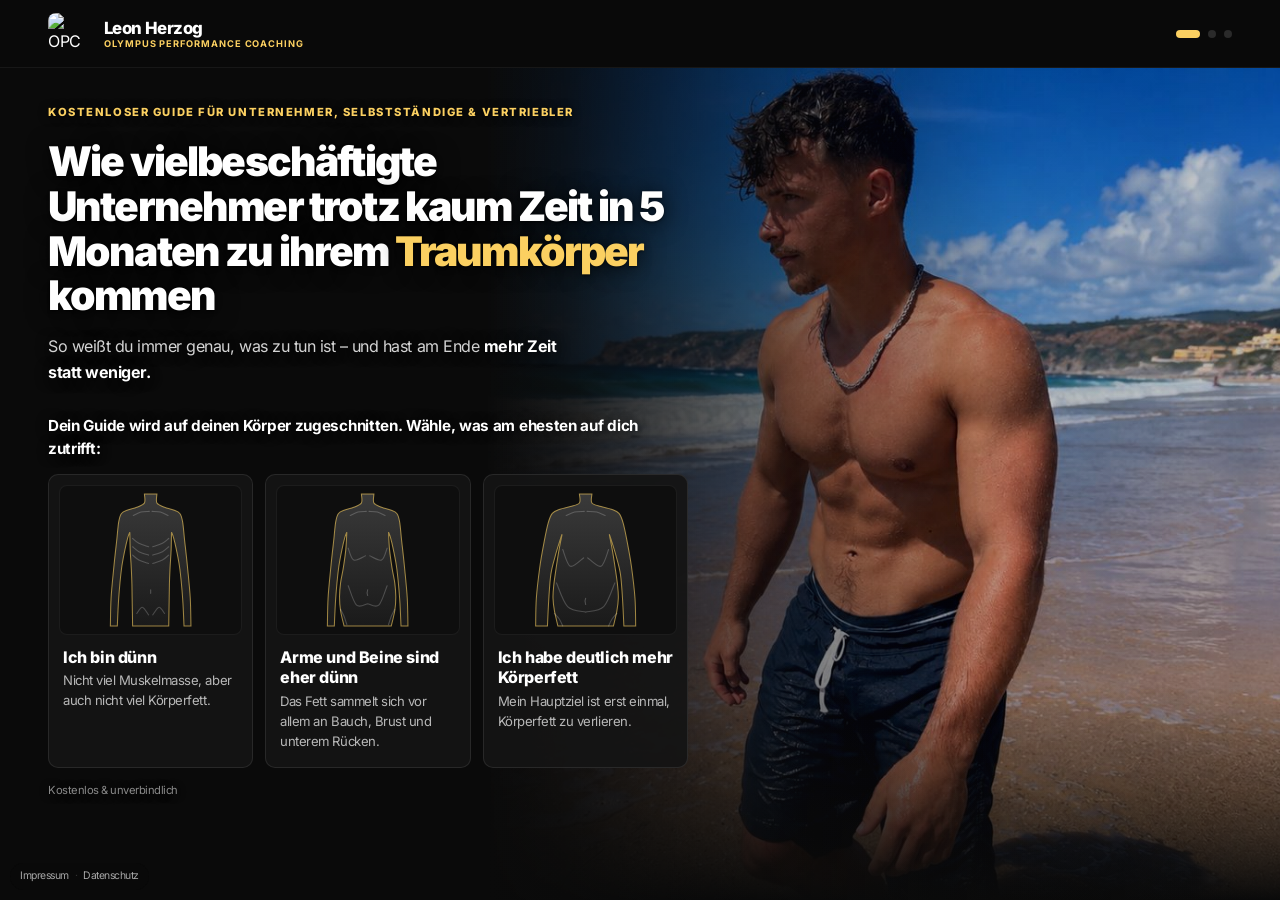
==== index.html @ df88d2fa "Neue erste Seite: Strandfoto-Hero, Körperform-Auswahl mit Illustrationen, Körpertyp im Webhook Co-Au" ====
<!DOCTYPE html>
<html lang="de">
<head>
<meta charset="UTF-8">
<meta name="viewport" content="width=device-width, initial-scale=1.0">
<title>Olympus Performance Coaching – Leon Herzog</title>
<link rel="preload" href="fonts/inter-latin-wght-normal.woff2" as="font" type="font/woff2" crossorigin>
<link rel="preload" as="image" href="img/hero-m.jpg" media="(max-width:980px)">
<link rel="preload" as="image" href="img/hero-d.jpg" media="(min-width:981px)">
<style>
@font-face{font-family:'Inter';font-style:normal;font-weight:100 900;font-display:swap;src:url(fonts/inter-latin-wght-normal.woff2) format('woff2-variations'),url(fonts/inter-latin-wght-normal.woff2) format('woff2');unicode-range:U+0000-00FF,U+0131,U+0152-0153,U+02BB-02BC,U+02C6,U+02DA,U+02DC,U+0304,U+0308,U+0329,U+2000-206F,U+20AC,U+2122,U+2191,U+2193,U+2212,U+2215,U+FEFF,U+FFFD;}
:root {
  --gold: #fbd061;
  --gold-dark: #c8920a;
  --dark: #0a0a0a;
  --dark-2: #0e0e0e;
  --dark-3: #151515;
  --dark-4: #1c1c1c;
  --dark-5: #242424;
  --white: #fff;
  --muted: #5a5a5a;
  --muted-l: #8a8a8a;
  --r: 16px;
  --r-sm: 10px;
}
*{margin:0;padding:0;box-sizing:border-box;}
html{scroll-behavior:smooth;}
body{background:var(--dark);color:var(--white);font-family:'Inter',sans-serif;font-size:16px;line-height:1.6;letter-spacing:-0.03em;overflow-x:hidden;}
img{display:block;}
#pgbar{position:fixed;top:0;left:0;height:3px;background:linear-gradient(90deg,var(--gold),var(--gold-dark));width:0%;z-index:9999;border-radius:0 2px 2px 0;transition:width .1s linear;}
.step-dots{display:flex;gap:8px;align-items:center;}
.step-dot{width:8px;height:8px;border-radius:50%;background:#2a2a2a;transition:.3s;}
.step-dot.active{background:var(--gold);width:24px;border-radius:5px;}
.stepscreen{display:none;}
.stepscreen.visible{display:block;animation:fadeIn .45s ease;}
@keyframes fadeIn{from{opacity:0;transform:translateY(10px);}to{opacity:1;transform:translateY(0);}}
nav{position:fixed;top:0;left:0;right:0;z-index:200;height:68px;padding:0 48px;display:flex;align-items:center;justify-content:space-between;background:rgba(10,10,10,.96);backdrop-filter:blur(20px);border-bottom:1px solid rgba(255,255,255,.06);}
.nav-l{display:flex;align-items:center;gap:14px;}
.nav-logo{width:42px;height:42px;object-fit:contain;border-radius:8px;flex-shrink:0;}
.nav-txt{display:flex;flex-direction:column;line-height:1.2;}
.nav-name{font-size:1.05rem;font-weight:800;color:var(--white);letter-spacing:-.035em;}
.nav-sub{font-size:.58rem;color:var(--gold);font-weight:700;letter-spacing:.1em;text-transform:uppercase;}
@media(max-width:640px){nav{padding:0 18px;}.nav-name{font-size:.9rem;}.nav-sub{display:none;}}
.step-wrap{min-height:100vh;padding:130px 20px 100px;display:flex;align-items:flex-start;justify-content:center;position:relative;z-index:1;}
.step-box{max-width:600px;width:100%;}
#step1{position:relative;overflow:hidden;}
.step1-bg{position:absolute;top:68px;right:0;bottom:0;width:62%;z-index:0;overflow:hidden;background:#0a0a0a;}
.step1-bg picture{display:block;width:100%;height:100%;}
.step1-bg img{width:100%;height:100%;object-fit:cover;object-position:60% 0;filter:brightness(.8) contrast(1.04);}
.step1-bg::after{content:'';position:absolute;inset:0;background:
    linear-gradient(to right,#0a0a0a 0%,rgba(10,10,10,.9) 10%,rgba(10,10,10,.5) 34%,rgba(10,10,10,.08) 66%,rgba(10,10,10,0) 100%),
    linear-gradient(to top,#0a0a0a 0%,rgba(10,10,10,0) 26%);}
#step1 .step-wrap{max-width:1280px;margin:0 auto;padding-left:48px;padding-right:48px;justify-content:flex-start;}
#step1 .step-box{max-width:580px;}
.tag{display:block;font-size:.7rem;letter-spacing:.14em;text-transform:uppercase;color:var(--gold);font-weight:800;line-height:1.5;margin-bottom:18px;text-shadow:0 1px 10px rgba(0,0,0,.9);}
.h1-hero{font-size:clamp(1.75rem,3.6vw,2.55rem);font-weight:900;line-height:1.1;letter-spacing:-.045em;margin-bottom:16px;text-shadow:0 2px 22px rgba(0,0,0,.85),0 1px 3px rgba(0,0,0,.6);}
.h1-hero em{color:var(--gold);font-style:normal;}
.sub-hero{font-size:1rem;color:#d4d4d4;line-height:1.6;margin-bottom:30px;max-width:520px;text-shadow:0 1px 14px rgba(0,0,0,.9);}
.sub-hero strong{color:#fff;}
@media(max-width:980px){
  #step1{padding-top:68px;}
  .step1-bg{position:relative;top:auto;right:auto;bottom:auto;width:100%;height:clamp(250px,72vw,400px);}
  .step1-bg img{object-position:50% 0;filter:brightness(.88) contrast(1.04);}
  .step1-bg::after{background:linear-gradient(to top,#0a0a0a 0%,rgba(10,10,10,.82) 18%,rgba(10,10,10,0) 58%);}
  #step1 .step-wrap{min-height:0;padding:0 20px 96px;margin-top:-58px;justify-content:center;}
  .tag{font-size:.66rem;margin-bottom:14px;}
  .h1-hero{font-size:clamp(1.65rem,7.4vw,2.1rem);}
  .sub-hero{font-size:.95rem;margin-bottom:24px;}
}
.step-question{font-size:1rem;font-weight:700;color:var(--white);margin-bottom:20px;letter-spacing:-.02em;}
.back-link{display:inline-flex;align-items:center;gap:6px;font-size:.8rem;color:var(--muted);cursor:pointer;margin-bottom:26px;transition:color .2s;}
.back-link:hover{color:var(--gold);}
.badge{display:inline-flex;align-items:center;gap:8px;font-size:.65rem;letter-spacing:.14em;text-transform:uppercase;color:var(--gold);font-weight:700;border:1px solid rgba(251,208,97,.28);padding:7px 16px;border-radius:100px;margin-bottom:26px;}
.step-h1{font-size:clamp(1.9rem,4.5vw,2.7rem);font-weight:900;line-height:1.1;letter-spacing:-.045em;margin-bottom:16px;}
.step-h1 em{color:var(--gold);font-style:normal;}
.step-sub{font-size:.95rem;color:var(--muted-l);line-height:1.65;margin-bottom:36px;max-width:520px;}
.shape-q{font-size:.95rem;font-weight:700;color:var(--white);margin-bottom:14px;letter-spacing:-.02em;line-height:1.45;text-shadow:0 1px 12px rgba(0,0,0,.9);}
.shape-list{display:grid;gap:12px;}
.shape-card{display:flex;align-items:center;gap:16px;width:100%;text-align:left;font:inherit;letter-spacing:inherit;color:inherit;background:rgba(21,21,21,.94);border:1px solid rgba(255,255,255,.09);border-radius:var(--r-sm);padding:10px 16px 10px 10px;cursor:pointer;transition:border-color .2s,transform .2s,background .2s;-webkit-tap-highlight-color:transparent;}
.shape-card:hover,.shape-card:active{border-color:rgba(251,208,97,.6);background:rgba(28,28,28,.96);transform:translateX(3px);}
.shape-card:focus-visible{outline:2px solid var(--gold);outline-offset:2px;}
.shape-fig{flex-shrink:0;width:84px;height:98px;display:flex;align-items:center;justify-content:center;background:#0e0e0e;border:1px solid rgba(255,255,255,.06);border-radius:8px;padding:6px;}
.shape-svg{width:100%;height:100%;display:block;overflow:visible;}
.shape-body{stroke:rgba(251,208,97,.6);stroke-width:1.5;transition:stroke .2s;}
.shape-card:hover .shape-body,.shape-card:focus-visible .shape-body{stroke:var(--gold);}
.shape-text{display:block;min-width:0;}
.shape-title{display:block;font-weight:800;font-size:1rem;margin-bottom:4px;letter-spacing:-.025em;line-height:1.3;}
.shape-desc{display:block;font-size:.82rem;color:#b8b8b8;line-height:1.5;}
.shape-arrow{margin-left:auto;padding-left:6px;color:var(--gold);font-size:1.15rem;flex-shrink:0;}
.shape-fine{font-size:.7rem;color:#8a8a8a;margin-top:14px;text-shadow:0 1px 8px rgba(0,0,0,.9);}
@media(min-width:981px){
  #step1 .step-wrap{padding-top:104px;}
  #step1 .step-box{max-width:640px;}
  .shape-list{grid-template-columns:repeat(3,1fr);}
  .shape-card{flex-direction:column;align-items:stretch;gap:12px;padding:10px 10px 16px;}
  .shape-card:hover,.shape-card:active{transform:translateY(-3px);}
  .shape-fig{width:100%;height:150px;padding:8px;}
  .shape-arrow{display:none;}
  .shape-text{padding:0 4px;}
}
@media(max-width:380px){.shape-fig{width:70px;height:82px;}.shape-card{gap:12px;}.shape-title{font-size:.92rem;}.shape-desc{font-size:.78rem;}}
.step-checks{display:flex;flex-wrap:wrap;gap:10px 22px;margin-bottom:34px;}
.step-check{display:flex;align-items:center;gap:9px;font-size:.85rem;color:rgba(255,255,255,.7);font-weight:500;}
.hck{width:18px;height:18px;background:var(--gold);border-radius:50%;display:flex;align-items:center;justify-content:center;flex-shrink:0;font-size:.56rem;font-weight:900;color:#000;}
.bridge-list{list-style:none;margin-bottom:32px;}
.bridge-list li{display:flex;gap:14px;align-items:flex-start;padding:16px 0;border-bottom:1px solid rgba(255,255,255,.06);}
.bridge-list li:last-child{border-bottom:none;}
.bnum{width:26px;height:26px;border-radius:50%;background:var(--dark-5);border:1px solid rgba(251,208,97,.3);color:var(--gold);font-size:.72rem;font-weight:800;display:flex;align-items:center;justify-content:center;flex-shrink:0;}
.bridge-list p{font-size:.9rem;color:rgba(255,255,255,.8);line-height:1.55;}
.bridge-list p strong{color:var(--gold);}
.bridge-key{background:var(--dark-3);border-left:3px solid var(--gold);border-radius:8px;padding:18px 20px;margin-bottom:32px;font-size:.88rem;color:var(--white);line-height:1.6;}
.bridge-key strong{color:var(--gold);}
.proof-card{background:var(--dark-3);border:1px solid rgba(255,255,255,.06);border-top:2px solid var(--gold);border-radius:var(--r);padding:22px;margin-bottom:30px;}
.proof-lbl{font-size:.62rem;letter-spacing:.14em;text-transform:uppercase;color:var(--gold);font-weight:700;margin-bottom:14px;text-align:center;}
.proof-imgs{display:grid;grid-template-columns:1fr 1fr;gap:8px;border-radius:var(--r-sm);overflow:hidden;margin-bottom:16px;}
.proof-imgs img{width:100%;aspect-ratio:3/4;object-fit:cover;}
.proof-imgs .before{object-position:top center;filter:grayscale(.3) brightness(.85);}
.proof-imgs .after{object-position:top center;}
.proof-caption{text-align:center;font-size:.82rem;color:var(--muted-l);line-height:1.6;margin-bottom:16px;}
.proof-caption strong{color:var(--white);}
.proof-labels{display:grid;grid-template-columns:1fr 1fr;text-align:center;font-size:.7rem;font-weight:700;letter-spacing:.1em;text-transform:uppercase;color:var(--gold);margin-bottom:16px;}
.proof-note{display:block;text-transform:none;letter-spacing:0;font-weight:400;font-size:.6rem;color:var(--muted-l);margin-top:4px;line-height:1.4;}
.trust-row{display:flex;align-items:center;justify-content:center;gap:10px;padding-top:16px;border-top:1px solid rgba(255,255,255,.06);flex-wrap:wrap;}
.trust-stars-gold{color:var(--gold);font-size:1.3rem;letter-spacing:2px;text-shadow:0 0 12px rgba(251,208,97,.4);}
.trust-txt{font-size:.78rem;color:var(--muted-l);}
.trust-txt strong{color:var(--white);}
.trust-placeholder{font-size:.68rem;color:var(--gold-dark);font-style:italic;}
.punlock{width:100%;background:var(--gold);color:#000;font-family:'Inter',sans-serif;font-weight:800;font-size:.95rem;letter-spacing:-.02em;padding:17px;border:none;border-radius:var(--r-sm);cursor:pointer;position:relative;overflow:hidden;transition:background .2s,transform .1s;}
.punlock::before{content:'';position:absolute;inset:0;background:linear-gradient(90deg,transparent,rgba(255,255,255,.22),transparent);transform:translateX(-100%);animation:shim 1.8s ease infinite;}
@keyframes shim{0%{transform:translateX(-100%);}60%,100%{transform:translateX(100%);}}
.punlock:hover{background:#f0c040;transform:translateY(-1px);}
.pfine{font-size:.7rem;color:var(--muted);text-align:center;margin-top:12px;}
.pfine-yt{margin-top:6px;line-height:1.5;}
.pfine a{color:var(--muted-l);text-decoration:underline;}
#pop{position:fixed;inset:0;background:rgba(0,0,0,.9);z-index:9000;display:none;align-items:center;justify-content:center;padding:20px;backdrop-filter:blur(14px);}
#pop.on{display:flex;animation:fadeOv .3s ease;}
@keyframes fadeOv{from{opacity:0;}to{opacity:1;}}
.pbox{background:var(--dark-3);border:1px solid rgba(251,208,97,.22);border-radius:var(--r);max-width:440px;width:100%;padding:44px 36px;position:relative;overflow-x:hidden;overflow-y:auto;max-height:calc(100vh - 40px);max-height:calc(100dvh - 40px);animation:pUp .4s cubic-bezier(.34,1.56,.64,1);}
@keyframes pUp{from{opacity:0;transform:translateY(40px) scale(.94);}to{opacity:1;transform:translateY(0) scale(1);}}
.pbox::before{content:'';position:absolute;top:0;left:0;right:0;height:3px;background:linear-gradient(90deg,var(--gold),var(--gold-dark));}
.pclose{position:absolute;top:16px;right:18px;color:var(--muted);font-size:1.1rem;cursor:pointer;background:none;border:none;z-index:2;}
.pclose:hover{color:var(--white);}
.plock{font-size:2.2rem;display:block;margin-bottom:12px;animation:lp 2s ease infinite;}
@keyframes lp{0%,100%{transform:scale(1);}50%{transform:scale(1.12);}}
.peye{font-size:.63rem;letter-spacing:.16em;text-transform:uppercase;color:var(--gold);font-weight:700;margin-bottom:10px;display:block;}
.ptitle{font-size:1.4rem;font-weight:800;line-height:1.2;letter-spacing:-.04em;margin-bottom:10px;}
.ptitle em{color:var(--gold);font-style:normal;}
.psub{font-size:.83rem;color:var(--muted-l);margin-bottom:24px;line-height:1.55;}
.pfield{width:100%;background:var(--dark-5);border:1px solid #2a2a2a;border-radius:var(--r-sm);color:var(--white);padding:14px 16px;font-family:'Inter',sans-serif;font-size:.88rem;letter-spacing:-.02em;margin-bottom:10px;outline:none;transition:border-color .2s;}
.pfield:focus{border-color:var(--gold);}
.pfield::placeholder{color:#3a3a3a;}
.pconsent{display:flex;align-items:flex-start;gap:10px;text-align:left;margin:6px 0 16px;cursor:pointer;}
.pconsent input{flex:0 0 auto;width:18px;height:18px;margin-top:2px;accent-color:var(--gold);cursor:pointer;}
.pconsent span{font-size:.72rem;line-height:1.5;color:var(--muted-l);}
.pconsent a{color:var(--gold);text-decoration:underline;}
.pconsent.err{outline:1px solid #ff4444;outline-offset:6px;border-radius:6px;animation:shake .3s ease;}
.perr{display:none;color:#ff6b6b;font-size:.76rem;line-height:1.4;text-align:left;margin:-6px 0 12px;}
.perr.on{display:block;}
@keyframes shake{0%,100%{transform:translateX(0);}25%{transform:translateX(-6px);}75%{transform:translateX(6px);}}
.vid-wrap{background:var(--dark-2);border-top:1px solid rgba(255,255,255,.05);padding:130px 20px 72px;}
.ctr{max-width:960px;margin:0 auto;}
.ctr-sm{max-width:720px;margin:0 auto;}
.vreal{width:100%;aspect-ratio:16/9;background:#000;border:3px solid rgba(251,208,97,.55);border-radius:var(--r);overflow:hidden;position:relative;box-shadow:0 0 44px rgba(251,208,97,.14),0 0 0 1px rgba(251,208,97,.08) inset;}
.vreal iframe{position:absolute;inset:0;width:100%;height:100%;border:none;}
.unmute-btn{position:absolute;bottom:16px;right:16px;z-index:5;background:rgba(10,10,10,.85);color:var(--gold);border:1px solid rgba(251,208,97,.5);border-radius:100px;padding:9px 16px;font-family:'Inter',sans-serif;font-weight:700;font-size:.8rem;cursor:pointer;animation:unmutePulse 2s infinite;}
.unmute-btn:hover{background:var(--gold);color:#000;}
@keyframes unmutePulse{0%,100%{box-shadow:0 0 0 0 rgba(251,208,97,.4);}50%{box-shadow:0 0 0 10px rgba(251,208,97,0);}}
.vcap{text-align:center;margin-top:16px;font-size:.85rem;color:var(--muted);}
.vcap strong{color:var(--white);font-weight:600;}
.slbl{font-size:.62rem;letter-spacing:.16em;text-transform:uppercase;color:var(--gold);font-weight:700;margin-bottom:10px;display:block;}
.stitle{font-size:clamp(1.7rem,3.5vw,2.5rem);font-weight:800;line-height:1.1;letter-spacing:-.04em;margin-bottom:16px;}
.stitle em{color:var(--gold);font-style:normal;}
.ssub{font-size:.95rem;color:var(--muted-l);max-width:540px;line-height:1.65;margin-bottom:48px;}
.why-grid{display:grid;grid-template-columns:repeat(auto-fit,minmax(210px,1fr));gap:12px;}
.wcard{background:var(--dark-3);padding:28px 24px;border-radius:var(--r);border:1px solid rgba(255,255,255,.05);border-top:2px solid var(--gold);transition:border-color .2s,transform .2s;}
.wcard:hover{border-color:rgba(251,208,97,.7);transform:translateY(-3px);}
.wnum{font-size:.6rem;font-weight:700;color:var(--gold);letter-spacing:.1em;margin-bottom:12px;display:block;}
.wcard h3{font-size:.92rem;font-weight:700;margin-bottom:8px;letter-spacing:-.03em;}
.wcard p{font-size:.8rem;color:var(--muted);line-height:1.55;}
.vcta{margin-top:40px;padding:36px 40px;background:var(--dark-3);border:1px solid rgba(255,255,255,.05);border-radius:var(--r);border-top:2px solid var(--gold);text-align:center;}
.vcta h3{font-size:1.3rem;font-weight:800;letter-spacing:-.04em;margin-bottom:8px;}
.vcta p{font-size:.87rem;color:var(--muted);margin-bottom:22px;}
.sbar{background:var(--gold);padding:28px 20px;}
.sbar-in{max-width:960px;margin:0 auto;display:grid;grid-template-columns:repeat(4,1fr);gap:20px;text-align:center;}
@media(max-width:600px){.sbar-in{grid-template-columns:repeat(2,1fr);}}
.sn{font-size:2.3rem;font-weight:900;color:#000;letter-spacing:-.05em;display:block;line-height:1;margin-bottom:3px;}
.sl{font-size:.7rem;font-weight:600;color:rgba(0,0,0,.5);}
.tfm-wrap{padding:80px 20px 56px;background:var(--dark-2);border-top:1px solid rgba(255,255,255,.04);}
.tfm-grid{display:grid;grid-template-columns:1fr 1fr;gap:16px;max-width:680px;}
@media(max-width:600px){.tfm-grid{grid-template-columns:1fr;}}
.tcard{border-radius:var(--r);overflow:hidden;position:relative;border:2px solid rgba(251,208,97,.12);transition:border-color .25s,transform .25s;}
.tcard:hover{border-color:rgba(251,208,97,.45);transform:translateY(-3px);}
.tcard img{width:100%;aspect-ratio:3/4;object-fit:cover;object-position:top center;}
.tcard.after{border-color:rgba(251,208,97,.4);}
.tbadge{position:absolute;bottom:0;left:0;right:0;background:linear-gradient(to top,rgba(0,0,0,.92) 0%,transparent 100%);padding:24px 16px 16px;}
.tlbl{font-size:.62rem;font-weight:700;letter-spacing:.1em;text-transform:uppercase;color:var(--muted-l);display:block;margin-bottom:3px;}
.tval{font-size:.88rem;font-weight:700;color:var(--white);}
.tcard.after .tval{color:var(--gold);}
.bonus-mini-wrap{padding:0 20px 76px;background:var(--dark-2);}
.bonus-mini-inner{max-width:900px;margin:0 auto;}
.bonus-mini-lbl{font-size:.62rem;letter-spacing:.14em;text-transform:uppercase;color:var(--gold);font-weight:700;margin-bottom:14px;display:block;}
.bonus-mini-grid{display:grid;grid-template-columns:1fr 1fr;gap:20px;max-width:840px;}
@media(max-width:700px){.bonus-mini-grid{grid-template-columns:1fr;max-width:420px;}}
.bonus-mini-card{background:var(--dark-3);border:1px solid rgba(251,208,97,.15);border-radius:10px;overflow:hidden;}
.bonus-mini-frame{width:100%;aspect-ratio:16/9;background:#000;position:relative;}
.bonus-mini-frame iframe{position:absolute;inset:0;width:100%;height:100%;border:none;}
.bonus-mini-info{padding:8px 10px;}
.bonus-mini-info p{font-size:.68rem;color:var(--muted-l);font-weight:600;}
.ctaband{background:var(--dark-3);border-top:1px solid rgba(255,255,255,.05);border-bottom:1px solid rgba(255,255,255,.05);padding:68px 20px;text-align:center;}
.ctaband h2{font-size:clamp(1.5rem,3vw,2.1rem);font-weight:800;letter-spacing:-.04em;margin-bottom:10px;}
.ctaband h2 em{color:var(--gold);font-style:normal;}
.ctaband p{font-size:.9rem;color:var(--muted);margin-bottom:28px;line-height:1.6;}
.blg{display:inline-block;background:var(--gold);color:#000;font-family:'Inter',sans-serif;font-weight:800;font-size:.95rem;letter-spacing:-.02em;padding:17px 44px;border-radius:100px;text-decoration:none;transition:background .2s,transform .1s;}
.blg:hover{background:#f0c040;transform:translateY(-2px);}
.bsm{display:inline-block;background:var(--gold);color:#000;font-family:'Inter',sans-serif;font-weight:700;font-size:.83rem;padding:13px 30px;border-radius:100px;text-decoration:none;transition:background .2s;}
.bsm:hover{background:#f0c040;}
.tsti-wrap{padding:80px 20px;background:var(--dark);}
.vtgrid{display:grid;grid-template-columns:repeat(auto-fit,minmax(300px,1fr));gap:16px;margin-top:48px;}
.vtcard{background:var(--dark-3);border:2px solid rgba(251,208,97,.18);border-radius:var(--r);overflow:hidden;transition:border-color .25s,transform .25s;}
.vtcard:hover{border-color:rgba(251,208,97,.5);transform:translateY(-3px);}
.vtframe{width:100%;aspect-ratio:16/9;background:#000;position:relative;}
.vtframe iframe{position:absolute;inset:0;width:100%;height:100%;border:none;}
.vtinfo{padding:14px 18px;}
.vtname{font-size:.82rem;font-weight:700;color:var(--gold);margin-bottom:3px;}
.vtrole{font-size:.73rem;color:var(--muted);}
.rev-grid{display:grid;grid-template-columns:repeat(auto-fit,minmax(280px,1fr));gap:12px;margin-top:28px;}
.rimg{width:100%;display:block;border:2px solid rgba(251,208,97,.18);border-radius:var(--r);transition:border-color .2s,transform .2s;}
.rimg:hover{border-color:rgba(251,208,97,.5);transform:translateY(-2px);}
.rstack{display:flex;flex-direction:column;gap:12px;}
.offer-wrap{padding:80px 20px;background:var(--dark-2);border-top:1px solid rgba(255,255,255,.04);}
.ogrid{display:grid;grid-template-columns:1fr 1fr;gap:12px;margin-top:40px;}
@media(max-width:600px){.ogrid{grid-template-columns:1fr;}}
.oitem{display:flex;align-items:flex-start;gap:14px;padding:20px;background:var(--dark-3);border-radius:var(--r-sm);border:1px solid rgba(255,255,255,.05);transition:border-color .2s;}
.oitem:hover{border-color:rgba(251,208,97,.18);}
.och{flex-shrink:0;width:24px;height:24px;background:var(--gold);border-radius:50%;display:flex;align-items:center;justify-content:center;font-size:.7rem;font-weight:900;color:#000;margin-top:1px;}
.oitem h4{font-size:.88rem;font-weight:700;margin-bottom:4px;letter-spacing:-.02em;}
.oitem p{font-size:.8rem;color:var(--muted);line-height:1.5;}
.faq-wrap{background:var(--dark);border-top:1px solid rgba(255,255,255,.04);padding:80px 20px;}
.flist{margin-top:44px;}
.fitem{border-bottom:1px solid rgba(255,255,255,.06);}
.fbtn{width:100%;background:none;border:none;color:var(--white);font-family:'Inter',sans-serif;font-size:.95rem;font-weight:600;letter-spacing:-.03em;text-align:left;padding:20px 0;cursor:pointer;display:flex;align-items:center;justify-content:space-between;gap:16px;transition:color .2s;}
.fbtn:hover{color:var(--gold);}
.farr{flex-shrink:0;color:var(--gold);transition:transform .3s;font-size:.9rem;}
.fitem.open .farr{transform:rotate(180deg);}
.fbody{overflow:hidden;max-height:0;transition:max-height .4s ease;}
.fitem.open .fbody{max-height:600px;}
.fbody p{font-size:.88rem;color:var(--muted-l);line-height:1.7;padding-bottom:22px;}
.fbody p strong{color:var(--white);font-weight:600;}
.fcta{padding:100px 20px;text-align:center;background:var(--dark);position:relative;overflow:hidden;}
.fcta::before{content:'';position:absolute;inset:0;background:radial-gradient(ellipse 70% 50% at 50% 50%,rgba(251,208,97,.05) 0%,transparent 70%);pointer-events:none;}
.fcta h2{font-size:clamp(2rem,4.5vw,3.1rem);font-weight:900;letter-spacing:-.05em;line-height:1.07;max-width:640px;margin:0 auto 18px;}
.fcta h2 em{color:var(--gold);font-style:normal;}
.fcta p{font-size:.92rem;color:var(--muted-l);max-width:480px;margin:0 auto 36px;line-height:1.65;}
.ctasub{margin-top:20px;font-size:.76rem;color:#282828;display:flex;align-items:center;justify-content:center;gap:16px;flex-wrap:wrap;}
.ctasub span{color:var(--gold);}
footer{background:#060606;border-top:1px solid rgba(255,255,255,.04);padding:44px 20px;text-align:center;}
.frow{display:flex;align-items:center;justify-content:center;gap:12px;margin-bottom:12px;}
.flogo{width:34px;height:34px;object-fit:contain;border-radius:6px;}
.fn{font-size:.92rem;font-weight:800;color:var(--white);letter-spacing:-.02em;}
.fb{font-size:.6rem;color:var(--gold);font-weight:700;letter-spacing:.08em;text-transform:uppercase;}
footer p{font-size:.72rem;color:#6a6a6a;margin-top:4px;}
footer a{color:#9a9a9a;text-decoration:none;transition:color .2s;}
footer a:hover{color:var(--gold);}
.flinks{display:flex;gap:20px;justify-content:center;margin-top:14px;flex-wrap:wrap;}
.rev{opacity:0;transform:translateY(22px);transition:opacity .6s ease,transform .6s ease;}
.rev.on{opacity:1;transform:translateY(0);}
.legal-bar{position:fixed;bottom:10px;left:10px;z-index:150;display:flex;gap:6px;align-items:center;font-size:.65rem;color:#444;background:rgba(10,10,10,.65);padding:5px 10px;border-radius:20px;backdrop-filter:blur(4px);}
.legal-bar a{color:#a8a8a8;text-decoration:none;}
.legal-bar a:hover{color:var(--gold);}
.legal-bar span{color:#333;}
@media(max-width:640px){.legal-bar{font-size:.6rem;padding:4px 8px;bottom:6px;left:6px;}}
@media(max-width:640px){.vcta{padding:28px 20px;}.step-wrap{padding:110px 18px 80px;}.pbox{padding:32px 24px;}}
</style>
</head>
<body>
<div id="pgbar"></div>

<div class="legal-bar">
  <a href="impressum.html" target="_blank" rel="noopener">Impressum</a>
  <span>·</span>
  <a href="datenschutz.html" target="_blank" rel="noopener">Datenschutz</a>
</div>

<nav>
  <div class="nav-l">
    <img class="nav-logo" src="https://cdn.gamma.app/fzdmd3fmbxhw3xx/81a15c265628433e8aa47040c314dcd6/original/IMG_7558.jpg" alt="OPC Logo">
    <div class="nav-txt">
      <span class="nav-name">Leon Herzog</span>
      <span class="nav-sub">Olympus Performance Coaching</span>
    </div>
  </div>
  <div class="step-dots">
    <div class="step-dot active" id="dot1"></div>
    <div class="step-dot" id="dot2"></div>
    <div class="step-dot" id="dot3"></div>
  </div>
</nav>

<!-- ═══ POPUP — Lead-Form ═══ -->
<div id="pop">
  <div class="pbox">
    <button class="pclose" onclick="closePopup()">✕</button>
    <span class="plock">🔒</span>
    <span class="peye">Kostenlosen Zugang sichern</span>
    <h2 class="ptitle">Trag dich ein –<br><em>Guide startet sofort</em></h2>
    <p class="psub">In Sekunden hast du Zugang zum kompletten System.</p>
    <input class="pfield" type="text" id="pn" placeholder="Dein Vorname">
    <input class="pfield" type="text" id="pi" placeholder="Dein Instagram-Name, z. B. @leonherzog.de" autocapitalize="none" autocorrect="off" spellcheck="false">
    <input class="pfield" type="tel" id="pt" placeholder="Handynummer, z. B. 0170 1234567">
    <input class="pfield" type="email" id="pe" placeholder="Deine E-Mail-Adresse (optional)">
    <label class="pconsent" for="pc">
      <input type="checkbox" id="pc">
      <span>Ich bin einverstanden, dass Leon Herzog mich per E-Mail, Telefon/WhatsApp und Instagram zu meinem Guide und zum kostenlosen Analysegespräch kontaktiert. Jederzeit widerrufbar. <a href="datenschutz.html" target="_blank" rel="noopener">Datenschutz</a></span>
    </label>
    <p class="perr" id="perr" role="alert"></p>
    <button class="punlock" onclick="unlock()">🔓 Jetzt freischalten →</button>
    <p class="pfine">Kein Spam. Keine Verpflichtung.</p>
    <p class="pfine pfine-yt">Mit dem Freischalten wird das Video von YouTube geladen. Mehr dazu in der <a href="datenschutz.html" target="_blank" rel="noopener">Datenschutzerklärung</a>.</p>
  </div>
</div>

<!-- ═══════════════════════════════ STEP 1 — Körperform-Auswahl ═══════════════════════════════ -->
<section class="stepscreen visible" id="step1">
  <div class="step1-bg">
    <picture>
      <source media="(max-width:980px)" srcset="img/hero-m.jpg">
      <img src="img/hero-d.jpg" width="1600" height="900" alt="Leon Herzog am Strand" fetchpriority="high">
    </picture>
  </div>
  <div class="step-wrap">
    <div class="step-box">
      <span class="tag">Kostenloser Guide für Unternehmer, Selbstständige &amp; Vertriebler</span>
      <h1 class="h1-hero">Wie vielbeschäftigte Unternehmer trotz kaum Zeit in 5 Monaten zu ihrem <em>Traumkörper</em> kommen</h1>
      <p class="sub-hero">So weißt du immer genau, was zu tun ist – und hast am Ende <strong>mehr Zeit statt weniger.</strong></p>
      <p class="shape-q">Dein Guide wird auf deinen Körper zugeschnitten. Wähle, was am ehesten auf dich zutrifft:</p>
      <div class="shape-list">
      <button type="button" class="shape-card" onclick="selectShape('duenn')">
        <span class="shape-fig"><svg class="shape-svg" viewBox="0 0 160 190" aria-hidden="true" focusable="false"><defs><linearGradient id="gdu" x1="0" y1="0" x2="0" y2="1"><stop offset="0" stop-color="#3a3a3a"/><stop offset="1" stop-color="#1a1a1a"/></linearGradient></defs><path class="shape-body" d="M71.0,0.0C71.0,2.2 72.8,9.8 71.0,13.0C69.2,16.2 64.0,17.3 60.0,19.0C56.0,20.7 50.7,21.5 47.0,23.0C43.3,24.5 40.2,25.2 38.0,28.0C35.8,30.8 35.2,33.3 34.0,40.0C32.8,46.7 32.2,57.2 31.0,68.0C29.8,78.8 28.3,91.3 27.0,105.0C25.7,118.7 23.8,135.8 23.0,150.0C22.2,164.2 22.2,183.3 22.0,190.0L32.0,190.0C32.3,183.3 33.0,163.7 34.0,150.0C35.0,136.3 36.5,119.7 38.0,108.0C39.5,96.3 41.5,87.5 43.0,80.0C44.5,72.5 45.8,67.2 47.0,63.0C48.2,58.8 49.5,56.3 50.0,55.0C50.1,59.2 50.2,71.7 50.5,80.0C50.8,88.3 51.6,96.7 52.0,105.0C52.4,113.3 52.8,120.8 53.0,130.0C53.2,139.2 53.3,150.0 53.5,160.0C53.7,170.0 53.9,185.0 54.0,190.0L106.0,190.0C106.1,185.0 106.3,170.0 106.5,160.0C106.7,150.0 106.8,139.2 107.0,130.0C107.2,120.8 107.6,113.3 108.0,105.0C108.4,96.7 109.2,88.3 109.5,80.0C109.8,71.7 109.9,59.2 110.0,55.0C110.5,56.3 111.8,58.8 113.0,63.0C114.2,67.2 115.5,72.5 117.0,80.0C118.5,87.5 120.5,96.3 122.0,108.0C123.5,119.7 125.0,136.3 126.0,150.0C127.0,163.7 127.7,183.3 128.0,190.0L138.0,190.0C137.8,183.3 137.8,164.2 137.0,150.0C136.2,135.8 134.3,118.7 133.0,105.0C131.7,91.3 130.2,78.8 129.0,68.0C127.8,57.2 127.2,46.7 126.0,40.0C124.8,33.3 124.2,30.8 122.0,28.0C119.8,25.2 116.7,24.5 113.0,23.0C109.3,21.5 104.0,20.7 100.0,19.0C96.0,17.3 90.8,16.2 89.0,13.0C87.2,9.8 89.0,2.2 89.0,0.0Z" fill="url(#gdu)"/><path d="M78.0,25.0C76.0,25.2 69.8,25.0 66.0,26.0C62.2,27.0 56.8,30.2 55.0,31.0M82.0,25.0C84.0,25.2 90.2,25.0 94.0,26.0C97.8,27.0 103.2,30.2 105.0,31.0M54.0,64.0C55.5,65.2 59.2,69.0 63.0,71.0C66.8,73.0 74.7,75.2 77.0,76.0M106.0,64.0C104.5,65.2 100.8,69.0 97.0,71.0C93.2,73.0 85.3,75.2 83.0,76.0M54.0,76.0C55.5,77.2 59.2,81.0 63.0,83.0C66.8,85.0 74.7,87.2 77.0,88.0M106.0,76.0C104.5,77.2 100.8,81.0 97.0,83.0C93.2,85.0 85.3,87.2 83.0,88.0M54.0,88.0C55.5,89.2 59.2,93.0 63.0,95.0C66.8,97.0 74.7,99.2 77.0,100.0M106.0,88.0C104.5,89.2 100.8,93.0 97.0,95.0C93.2,97.0 85.3,99.2 83.0,100.0M60.0,172.0C61.3,170.5 65.2,162.7 68.0,163.0C70.8,163.3 75.5,172.2 77.0,174.0M100.0,172.0C98.7,170.5 94.8,162.7 92.0,163.0C89.2,163.3 84.5,172.2 83.0,174.0" fill="none" stroke="rgba(255,255,255,.2)" stroke-width="1.6" stroke-linecap="round"/><path d="M80,138 q0,3 0,5" fill="none" stroke="rgba(255,255,255,.22)" stroke-width="1.6" stroke-linecap="round"/></svg></span>
        <span class="shape-text"><span class="shape-title">Ich bin dünn</span><span class="shape-desc">Nicht viel Muskelmasse, aber auch nicht viel Körperfett.</span></span>
        <span class="shape-arrow" aria-hidden="true">→</span>
      </button>
      <button type="button" class="shape-card" onclick="selectShape('skinnyfat')">
        <span class="shape-fig"><svg class="shape-svg" viewBox="0 0 160 190" aria-hidden="true" focusable="false"><defs><linearGradient id="gsk" x1="0" y1="0" x2="0" y2="1"><stop offset="0" stop-color="#3a3a3a"/><stop offset="1" stop-color="#1a1a1a"/></linearGradient></defs><path class="shape-body" d="M71.0,0.0C71.0,2.2 72.8,9.8 71.0,13.0C69.2,16.2 64.0,17.3 60.0,19.0C56.0,20.7 50.7,21.5 47.0,23.0C43.3,24.5 40.2,25.2 38.0,28.0C35.8,30.8 35.2,33.3 34.0,40.0C32.8,46.7 32.2,57.2 31.0,68.0C29.8,78.8 28.3,91.3 27.0,105.0C25.7,118.7 23.8,135.8 23.0,150.0C22.2,164.2 22.2,183.3 22.0,190.0L32.0,190.0C32.3,183.3 33.0,163.7 34.0,150.0C35.0,136.3 36.5,119.7 38.0,108.0C39.5,96.3 41.5,87.5 43.0,80.0C44.5,72.5 45.8,67.2 47.0,63.0C48.2,58.8 49.5,56.3 50.0,55.0C49.8,59.2 49.3,71.5 48.5,80.0C47.7,88.5 46.2,98.0 45.0,106.0C43.8,114.0 41.9,121.0 41.0,128.0C40.1,135.0 39.5,141.3 39.5,148.0C39.5,154.7 39.9,161.0 41.0,168.0C42.1,175.0 45.2,186.3 46.0,190.0L114.0,190.0C114.8,186.3 117.9,175.0 119.0,168.0C120.1,161.0 120.5,154.7 120.5,148.0C120.5,141.3 119.9,135.0 119.0,128.0C118.1,121.0 116.2,114.0 115.0,106.0C113.8,98.0 112.3,88.5 111.5,80.0C110.7,71.5 110.2,59.2 110.0,55.0C110.5,56.3 111.8,58.8 113.0,63.0C114.2,67.2 115.5,72.5 117.0,80.0C118.5,87.5 120.5,96.3 122.0,108.0C123.5,119.7 125.0,136.3 126.0,150.0C127.0,163.7 127.7,183.3 128.0,190.0L138.0,190.0C137.8,183.3 137.8,164.2 137.0,150.0C136.2,135.8 134.3,118.7 133.0,105.0C131.7,91.3 130.2,78.8 129.0,68.0C127.8,57.2 127.2,46.7 126.0,40.0C124.8,33.3 124.2,30.8 122.0,28.0C119.8,25.2 116.7,24.5 113.0,23.0C109.3,21.5 104.0,20.7 100.0,19.0C96.0,17.3 90.8,16.2 89.0,13.0C87.2,9.8 89.0,2.2 89.0,0.0Z" fill="url(#gsk)"/><path d="M78.0,25.0C76.0,25.2 69.8,25.0 66.0,26.0C62.2,27.0 56.8,30.2 55.0,31.0M82.0,25.0C84.0,25.2 90.2,25.0 94.0,26.0C97.8,27.0 103.2,30.2 105.0,31.0M52.0,78.0C53.3,80.8 55.8,93.2 60.0,95.0C64.2,96.8 74.2,90.0 77.0,89.0M108.0,78.0C106.7,80.8 104.2,93.2 100.0,95.0C95.8,96.8 85.8,90.0 83.0,89.0M52.0,132.0C54.0,136.7 59.3,155.7 64.0,160.0C68.7,164.3 77.3,158.3 80.0,158.0M108.0,132.0C106.0,136.7 100.7,155.7 96.0,160.0C91.3,164.3 82.7,158.3 80.0,158.0M41.0,166.0C41.8,167.7 44.5,172.3 46.0,176.0C47.5,179.7 49.3,186.0 50.0,188.0M119.0,166.0C118.2,167.7 115.5,172.3 114.0,176.0C112.5,179.7 110.7,186.0 110.0,188.0" fill="none" stroke="rgba(255,255,255,.2)" stroke-width="1.6" stroke-linecap="round"/><path d="M80,138 q-1.5,4 0,8" fill="none" stroke="rgba(255,255,255,.22)" stroke-width="1.6" stroke-linecap="round"/></svg></span>
        <span class="shape-text"><span class="shape-title">Arme und Beine sind eher dünn</span><span class="shape-desc">Das Fett sammelt sich vor allem an Bauch, Brust und unterem Rücken.</span></span>
        <span class="shape-arrow" aria-hidden="true">→</span>
      </button>
      <button type="button" class="shape-card" onclick="selectShape('uebergewicht')">
        <span class="shape-fig"><svg class="shape-svg" viewBox="0 0 160 190" aria-hidden="true" focusable="false"><defs><linearGradient id="gue" x1="0" y1="0" x2="0" y2="1"><stop offset="0" stop-color="#3a3a3a"/><stop offset="1" stop-color="#1a1a1a"/></linearGradient></defs><path class="shape-body" d="M71.0,0.0C71.0,2.2 73.2,10.0 71.0,13.0C68.8,16.0 62.7,16.5 58.0,18.0C53.3,19.5 47.3,20.3 43.0,22.0C38.7,23.7 34.8,24.7 32.0,28.0C29.2,31.3 28.0,35.0 26.0,42.0C24.0,49.0 22.0,59.5 20.0,70.0C18.0,80.5 15.8,91.7 14.0,105.0C12.2,118.3 10.0,135.8 9.0,150.0C8.0,164.2 8.2,183.3 8.0,190.0L25.0,190.0C25.3,183.3 26.2,162.5 27.0,150.0C27.8,137.5 28.5,125.0 30.0,115.0C31.5,105.0 34.0,97.5 36.0,90.0C38.0,82.5 40.3,75.3 42.0,70.0C43.7,64.7 45.3,60.0 46.0,58.0C45.2,62.3 42.5,75.3 41.0,84.0C39.5,92.7 38.2,102.0 37.0,110.0C35.8,118.0 34.7,125.3 34.0,132.0C33.3,138.7 32.8,144.0 33.0,150.0C33.2,156.0 33.8,161.3 35.0,168.0C36.2,174.7 39.2,186.3 40.0,190.0L120.0,190.0C120.8,186.3 123.8,174.7 125.0,168.0C126.2,161.3 126.8,156.0 127.0,150.0C127.2,144.0 126.7,138.7 126.0,132.0C125.3,125.3 124.2,118.0 123.0,110.0C121.8,102.0 120.5,92.7 119.0,84.0C117.5,75.3 114.8,62.3 114.0,58.0C114.7,60.0 116.3,64.7 118.0,70.0C119.7,75.3 122.0,82.5 124.0,90.0C126.0,97.5 128.5,105.0 130.0,115.0C131.5,125.0 132.2,137.5 133.0,150.0C133.8,162.5 134.7,183.3 135.0,190.0L152.0,190.0C151.8,183.3 152.0,164.2 151.0,150.0C150.0,135.8 147.8,118.3 146.0,105.0C144.2,91.7 142.0,80.5 140.0,70.0C138.0,59.5 136.0,49.0 134.0,42.0C132.0,35.0 130.8,31.3 128.0,28.0C125.2,24.7 121.3,23.7 117.0,22.0C112.7,20.3 106.7,19.5 102.0,18.0C97.3,16.5 91.2,16.0 89.0,13.0C86.8,10.0 89.0,2.2 89.0,0.0Z" fill="url(#gue)"/><path d="M78.0,25.0C75.7,25.2 68.3,25.0 64.0,26.0C59.7,27.0 54.0,30.2 52.0,31.0M82.0,25.0C84.3,25.2 91.7,25.0 96.0,26.0C100.3,27.0 106.0,30.2 108.0,31.0M47.0,80.0C48.8,84.0 53.0,102.0 58.0,104.0C63.0,106.0 73.8,94.0 77.0,92.0M113.0,80.0C111.2,84.0 107.0,102.0 102.0,104.0C97.0,106.0 86.2,94.0 83.0,92.0M38.0,128.0C40.7,133.7 47.0,155.0 54.0,162.0C61.0,169.0 75.7,168.7 80.0,170.0M122.0,128.0C119.3,133.7 113.0,155.0 106.0,162.0C99.0,169.0 84.3,168.7 80.0,170.0M35.0,172.0C36.2,173.3 40.0,177.0 42.0,180.0C44.0,183.0 46.2,188.3 47.0,190.0M125.0,172.0C123.8,173.3 120.0,177.0 118.0,180.0C116.0,183.0 113.8,188.3 113.0,190.0" fill="none" stroke="rgba(255,255,255,.2)" stroke-width="1.6" stroke-linecap="round"/><path d="M80,150 q-2,4 0,9" fill="none" stroke="rgba(255,255,255,.22)" stroke-width="1.6" stroke-linecap="round"/></svg></span>
        <span class="shape-text"><span class="shape-title">Ich habe deutlich mehr Körperfett</span><span class="shape-desc">Mein Hauptziel ist erst einmal, Körperfett zu verlieren.</span></span>
        <span class="shape-arrow" aria-hidden="true">→</span>
      </button>
      </div>
      <p class="shape-fine">Kostenlos &amp; unverbindlich</p>
    </div>
  </div>
</section>

<!-- ═══════════════════════════════ STEP 2 — Bridge mit Proof + Pop-up-CTA ═══════════════════════════════ -->
<section class="stepscreen" id="step2">
  <div class="step-wrap">
    <div class="step-box">
      <span class="back-link" onclick="showStep('step1',1)">← zurück</span>
      <span class="badge">Kostenloser Zugang</span>
      <h1 class="step-h1" id="s2-headline">–</h1>
      <p class="step-sub" id="s2-sub">–</p>

      <div class="step-checks">
        <div class="step-check"><div class="hck">✓</div><span>Ohne Zeit zu verlieren</span></div>
        <div class="step-check"><div class="hck">✓</div><span>Mehr Fokus im Business</span></div>
        <div class="step-check"><div class="hck">✓</div><span>Ohne Extremdiäten</span></div>
      </div>

      <div class="proof-card">
        <div class="proof-lbl">Kein fremdes Model. Meine eigene Transformation.</div>
        <div class="proof-imgs">
          <img class="before" src="https://cdn.gamma.app/fzdmd3fmbxhw3xx/2d1d38a72d364f909a2fbac31b042cbc/original/IMG_7859.jpg" alt="Vorher">
          <img class="after" src="https://cdn.gamma.app/fzdmd3fmbxhw3xx/8d6f68762b9e4eaea5ba8b45f1a2cd78/original/IMG_5717-2.jpg" alt="Nachher">
        </div>
        <div class="proof-labels"><span>Vorher<br><small class="proof-note">(das Bild ist nach jahrelangem falschen Training entstanden)</small></span><span>Nachher</span></div>
        <div class="trust-row">
          <span class="trust-stars-gold">★★★★★</span>
          <span class="trust-txt">100% 5-Sterne-Bewertungen · <a href="https://de.trustpilot.com/review/leonherzog.de" target="_blank" rel="noopener" style="color:var(--gold);">auf Trustpilot ansehen</a></span>
        </div>
      </div>

      <button class="punlock" onclick="openPopup()">🔓 Jetzt Zugang sichern →</button>
      <p class="pfine">Kostenlos & unverbindlich</p>
    </div>
  </div>
</section>

<!-- ═══════════════════════════════ STEP 3 — Auflösung ═══════════════════════════════ -->
<section class="stepscreen" id="step3">
  <div class="vid-wrap">
    <div class="ctr rev on">
      <div class="vreal" id="vreal">
        <iframe id="vframe" src="" allow="accelerometer;autoplay;clipboard-write;encrypted-media;gyroscope;picture-in-picture" allowfullscreen></iframe>
        <button class="unmute-btn" id="unmuteBtn" onclick="unmuteVideo()">🔇 Ton an</button>
      </div>
      <p class="vcap">Schau das Video vollständig – am Ende weißt du genau wie du <strong>shredded wirst.</strong></p>

      <div style="margin-top:52px">
        <span class="slbl">Was du bekommst</span>
        <h2 class="stitle">Das steckt in <em>diesem Video</em></h2>
        <div class="why-grid">
          <div class="wcard"><span class="wnum">01</span><h3>Der exakte Prozess</h3><p>Step-by-Step wie du als Unternehmer deinen Körper in 5 Monaten transformierst – ohne Zeitverlust.</p></div>
          <div class="wcard"><span class="wnum">02</span><h3>Das bewährte System</h3><p>Derselbe Prozess den ich selbst und meine Kunden täglich nutzen. Keine Theorie – erprobte Mathematik.</p></div>
          <div class="wcard"><span class="wnum">03</span><h3>Neue Perspektive</h3><p>Warum dein Körper kein Hindernis für dein Business ist – sondern sein wichtigstes Tool.</p></div>
          <div class="wcard"><span class="wnum">04</span><h3>Dein nächster Schritt</h3><p>Am Ende weißt du exakt was du morgen tun musst. Kein Overthinking. Kein Rumprobieren.</p></div>
        </div>
      </div>

      <div class="vcta">
        <h3>Bereit für deinen ersten Schritt?</h3>
        <p>Buch dir jetzt dein kostenloses Analysegespräch – kein Druck, kein Pitch, nur Klarheit.</p>
        <a href="https://calendly.com/elite-coaching089/kostenloses-erstgesprach-starte-deine-transfor-klon" target="_blank" class="blg">Kostenloses Analysegespräch buchen →</a>
        <p style="font-size:.73rem;color:#666;margin-top:10px">Kostenlos & unverbindlich · Begrenzte Plätze</p>
      </div>
    </div>
  </div>

  <div class="sbar rev on">
    <div class="sbar-in">
      <div><span class="sn">5</span><span class="sl">Monate Transformation</span></div>
      <div><span class="sn">1:1</span><span class="sl">Persönliche Betreuung</span></div>
      <div><span class="sn">20</span><span class="sl">Wochen zum Traumkörper</span></div>
      <div><span class="sn">100%</span><span class="sl">Ergebnis-Garantie</span></div>
    </div>
  </div>

  <div class="tfm-wrap">
    <div class="ctr rev on">
      <span class="slbl">Meine Transformation</span>
      <h2 class="stitle">Von hier – <em>nach hier.</em></h2>
      <p class="ssub">4 Jahre Home Workouts als Ausgangspunkt. Heute coache ich Unternehmer zur Topform. Das System funktioniert – weil ich es selbst durchlaufen habe.</p>
      <div class="tfm-grid">
        <div class="tcard before"><img src="https://cdn.gamma.app/fzdmd3fmbxhw3xx/2d1d38a72d364f909a2fbac31b042cbc/original/IMG_7859.jpg" alt="Leon vorher"><div class="tbadge"><span class="tlbl">Vorher · 4 Jahre Home Workouts</span><span class="tval">Vor dem System</span></div></div>
        <div class="tcard after"><img src="https://cdn.gamma.app/fzdmd3fmbxhw3xx/8d6f68762b9e4eaea5ba8b45f1a2cd78/original/IMG_5717-2.jpg" alt="Leon jetzt"><div class="tbadge"><span class="tlbl">Jetzt · Olympus System</span><span class="tval">Nach dem System ✓</span></div></div>
      </div>
    </div>
  </div>

  <div class="bonus-mini-wrap">
    <div class="bonus-mini-inner rev on">
      <span class="bonus-mini-lbl">Bonus (optional)</span>
      <div class="bonus-mini-grid">
        <div class="bonus-mini-card">
          <div class="bonus-mini-frame"><iframe data-yt="https://www.youtube-nocookie.com/embed/lIZGyJnXM00?rel=0&modestbranding=1" allow="accelerometer;clipboard-write;encrypted-media;gyroscope;picture-in-picture" allowfullscreen></iframe></div>
          <div class="bonus-mini-info"><p>Testosteron-Basics</p></div>
        </div>
        <div class="bonus-mini-card">
          <div class="bonus-mini-frame"><iframe data-yt="https://www.youtube-nocookie.com/embed/KjQGB_Umr8k?rel=0&modestbranding=1" allow="accelerometer;clipboard-write;encrypted-media;gyroscope;picture-in-picture" allowfullscreen></iframe></div>
          <div class="bonus-mini-info"><p>Schlaf-Optimierung</p></div>
        </div>
      </div>
    </div>
  </div>

  <div class="ctaband rev on">
    <h2>Bereit deinen Körper auf das Level<br><em>deines Erfolgs zu bringen?</em></h2>
    <p>Das Gespräch ist kostenlos, unverbindlich und dauert 20–30 Minuten.<br>Du gehst mit klaren Antworten raus – egal ob wir zusammenarbeiten oder nicht.</p>
    <a href="https://calendly.com/elite-coaching089/kostenloses-erstgesprach-starte-deine-transfor-klon" target="_blank" class="blg">Kostenloses Analysegespräch buchen →</a>
  </div>

  <div class="tsti-wrap">
    <div class="ctr rev on">
      <span class="slbl">Kunden Ergebnisse</span>
      <h2 class="stitle">Was meine Kunden <em>sagen & erreichen</em></h2>
      <div class="vtgrid">
        <div class="vtcard"><div class="vtframe"><iframe data-yt="https://www.youtube-nocookie.com/embed/LNn2aQe1fpE?rel=0&modestbranding=1" allow="accelerometer;clipboard-write;encrypted-media;gyroscope;picture-in-picture" allowfullscreen></iframe></div><div class="vtinfo"><p class="vtname">Kunden-Testimonial #1</p><p class="vtrole">Transformation & Ergebnis</p></div></div>
        <div class="vtcard"><div class="vtframe"><iframe data-yt="https://www.youtube-nocookie.com/embed/mX118bB1HzU?rel=0&modestbranding=1" allow="accelerometer;clipboard-write;encrypted-media;gyroscope;picture-in-picture" allowfullscreen></iframe></div><div class="vtinfo"><p class="vtname">Kunden-Testimonial #2</p><p class="vtrole">Ergebnis nach 5 Monaten</p></div></div>
      </div>
      <div class="rev-grid">
        <img src="https://cdn.gamma.app/fzdmd3fmbxhw3xx/cace214a509246efbb4ace72771a6891/original/IMG_8071.jpg" class="rimg" alt="Bewertung">
        <div class="rstack">
          <img src="https://cdn.gamma.app/fzdmd3fmbxhw3xx/7794211dec4841da8cd8a5bbe08c3d5e/original/IMG_8072.jpg" class="rimg" alt="Bewertung">
          <img src="https://cdn.gamma.app/fzdmd3fmbxhw3xx/26d4c87831ce4ff8a5532e02eb1b3ee3/original/IMG_8073.jpg" class="rimg" alt="Bewertung">
        </div>
        <img src="https://cdn.gamma.app/fzdmd3fmbxhw3xx/b8ca5c795ea84fe8897a367150992127/original/IMG_8074.jpg" class="rimg" alt="Bewertung">
      </div>
      <div style="text-align:center;margin-top:40px" class="rev on">
        <p style="font-size:.83rem;color:var(--muted);margin-bottom:14px">Diese Ergebnisse sind das System. Keine Ausnahmen.</p>
        <a href="https://calendly.com/elite-coaching089/kostenloses-erstgesprach-starte-deine-transfor-klon" target="_blank" class="bsm">Kostenloses Gespräch buchen →</a>
      </div>
    </div>
  </div>

  <div class="offer-wrap">
    <div class="ctr rev on">
      <span class="slbl">Das Angebot</span>
      <h2 class="stitle">Wenn wir zusammenarbeiten,<br><em>bekommst du:</em></h2>
      <div class="ogrid">
        <div class="oitem"><div class="och">✓</div><div><h4>Täglicher 1:1 WhatsApp-Zugang</h4><p>Du schreibst mir direkt – kein Team, kein Bot. Ich bin da und antworte so schnell es geht.</p></div></div>
        <div class="oitem"><div class="och">✓</div><div><h4>Wöchentliche 1:1 Coaching Calls</h4><p>Progress Check, klare Aufgaben, Anpassungen. Du weißt immer wo du stehst.</p></div></div>
        <div class="oitem"><div class="och">✓</div><div><h4>Individuelles System für deinen Alltag</h4><p>Exakt auf deinen Kalender und dein Ziel abgestimmt. Kein generischer Plan.</p></div></div>
        <div class="oitem"><div class="och">✓</div><div><h4>Executive Nutrition Playbook</h4><p>Restaurant, Reisen, stressige Tage – du weißt immer was du bestellst.</p></div></div>
        <div class="oitem"><div class="och">✓</div><div><h4>Tracking Sheets & Dashboards</h4><p>Alles messbar. Fortschritt schwarz auf weiß. Jeder Schritt sichtbar.</p></div></div>
        <div class="oitem"><div class="och">✓</div><div><h4>5-Monats-Ergebnis-Garantie</h4><p>Keine sichtbare Transformation? Wir arbeiten kostenlos weiter bis du sie erreichst.</p></div></div>
      </div>
    </div>
  </div>

  <div class="faq-wrap">
    <div class="ctr-sm rev on">
      <span class="slbl">Häufige Fragen</span>
      <h2 class="stitle">Deine <em>Fragen</em> – beantwortet</h2>
      <div class="flist">
        <div class="fitem"><button class="fbtn" onclick="fq(this)">Schaffe ich das wirklich neben meinem Business?<span class="farr">↓</span></button><div class="fbody"><p><strong>Speziell für Unternehmer und Vielbeschäftigte mit 8–16 Stunden Workload gebaut.</strong> Ernährung die sich in deinen Alltag einfügt. Wer das System befolgt spart Zeit – weil er aufhört herumzuprobieren.</p></div></div>
        <div class="fitem"><button class="fbtn" onclick="fq(this)">Ist das wieder nur ein Plan wie alle anderen?<span class="farr">↓</span></button><div class="fbody"><p>Nein. Dieses System wird <strong>exakt auf deinen Kalender, dein Ziel und deinen Körpertyp abgestimmt</strong>. Täglicher 1:1 Support direkt von mir – kein Team, kein Bot, keine Automation.</p></div></div>
        <div class="fitem"><button class="fbtn" onclick="fq(this)">Wie schnell sehe ich Ergebnisse?<span class="farr">↓</span></button><div class="fbody"><p>Meine Kunden berichten bereits <strong>nach 2 Wochen von deutlich mehr Fokus und Energie</strong>. Erste sichtbare Körperveränderungen nach 4–6 Wochen. Nach 5 Monaten wirst du dich nicht mehr wiedererkennen.</p></div></div>
        <div class="fitem"><button class="fbtn" onclick="fq(this)">Was kostet das Coaching?<span class="farr">↓</span></button><div class="fbody"><p>Die Investition besprechen wir im kostenlosen Analysegespräch. <strong>Das Gespräch ist komplett kostenlos und unverbindlich.</strong></p></div></div>
        <div class="fitem"><button class="fbtn" onclick="fq(this)">Gibt es eine Garantie?<span class="farr">↓</span></button><div class="fbody"><p>Ja. Wenn du nach 5 Monaten keine klar sichtbare Transformation erreicht hast, <strong>arbeiten wir kostenlos weiter</strong> bis du sie erreichst.</p></div></div>
        <div class="fitem"><button class="fbtn" onclick="fq(this)">Brauche ich ein Gym oder Equipment?<span class="farr">↓</span></button><div class="fbody"><p>Nein. Ich baue dir ein System das zu deiner Situation passt – Gym, zuhause, Hotel oder Park.</p></div></div>
        <div class="fitem"><button class="fbtn" onclick="fq(this)">Was passiert im kostenlosen Erstgespräch?<span class="farr">↓</span></button><div class="fbody"><p>Wir schauen wo du stehst, was dich bisher aufgehalten hat und was dein schnellster Weg zum Ziel ist. <strong>Du gehst mit klaren Antworten raus – egal ob wir zusammenarbeiten oder nicht.</strong></p></div></div>
        <div class="fitem"><button class="fbtn" onclick="fq(this)">Warum Leon und nicht ein anderer Coach?<span class="farr">↓</span></button><div class="fbody"><p>Meine Plätze sind bewusst begrenzt – das gibt mir die Möglichkeit, dir echte Rund-um-Betreuung zu geben. <strong>Wenn du mit mir schreibst, schreibst du mit mir – nicht mit einem Bot.</strong></p></div></div>
      </div>
      <div style="text-align:center;margin-top:44px">
        <a href="https://calendly.com/elite-coaching089/kostenloses-erstgesprach-starte-deine-transfor-klon" target="_blank" class="blg">Kostenloses Analysegespräch buchen →</a>
      </div>
    </div>
  </div>

  <div class="fcta rev on">
    <h2>Du hast dir das letztes Jahr<br><em>schon vorgenommen.</em></h2>
    <p>Jedes Jahr dasselbe Spiel. Januar Motivation. Februar aufgehört. Mai Panik wegen Sommer. Winter gewartet. Du stehst noch am gleichen Punkt.<br><br>Jetzt ist der richtige Zeitpunkt. Nicht nächsten Montag.</p>
    <a href="https://calendly.com/elite-coaching089/kostenloses-erstgesprach-starte-deine-transfor-klon" target="_blank" class="blg">Kostenloses Analysegespräch buchen →</a>
    <div class="ctasub"><span>✓</span> Kostenlos & unverbindlich &nbsp; <span>✓</span> 5-Monats-Ergebnis-Garantie &nbsp; <span>✓</span> Begrenzte Plätze</div>
  </div>

  <footer>
    <div class="frow">
      <img class="flogo" src="https://cdn.gamma.app/fzdmd3fmbxhw3xx/81a15c265628433e8aa47040c314dcd6/original/IMG_7558.jpg" alt="OPC">
      <div><div class="fn">Leon Herzog</div><div class="fb">Olympus Performance Coaching</div></div>
    </div>
    <p><a href="https://instagram.com/leonherzog.de" target="_blank">@leonherzog.de</a></p>
    <div class="flinks">
      <a href="impressum.html" target="_blank">Impressum</a>
      <a href="datenschutz.html" target="_blank">Datenschutz</a>
    </div>
    <p style="margin-top:14px">© 2026 Leon Herzog · Alle Rechte vorbehalten</p>
  </footer>
</section>

<script>
window.addEventListener('scroll',()=>{
  const s=window.scrollY,h=document.documentElement.scrollHeight-window.innerHeight;
  document.getElementById('pgbar').style.width=(h>0?s/h*100:0)+'%';
});

const content = {
  duenn: { koerpertyp: 'Dünn', headline: 'Muskeln aufbauen, <em>ohne dein Business zu vernachlässigen</em>', sub: 'Du bringst kaum Körperfett mit. Das Video zeigt dir die Grundlagen für den Aufbau. Wie es exakt in deinen Kalender passt, klärst du über die kostenlose Option am Ende.' },
  skinnyfat: { koerpertyp: 'Skinny Fat', headline: 'Bauch weg, Muskeln drauf – <em>mit einem System</em>', sub: 'Dünne Arme und Beine, Fett an Bauch, Brust und unterem Rücken: Das Video zeigt dir, wie du beides gleichzeitig angehst. Die individuelle Umsetzung klärst du über die kostenlose Option am Ende.' },
  uebergewicht: { koerpertyp: 'Körperfett verlieren', headline: 'Körperfett verlieren, <em>ohne Extremdiät</em> und ohne Zeitfresser', sub: 'Das Video zeigt dir, wie du Körperfett abbaust und dabei deine Muskeln behältst. Die individuelle Umsetzung klärst du über die kostenlose Option am Ende.' }
};
let koerpertyp = '';

function selectShape(key){
  const c = content[key];
  if(!c) return;
  koerpertyp = c.koerpertyp;
  document.getElementById('s2-headline').innerHTML = c.headline;
  document.getElementById('s2-sub').innerText = c.sub;
  showStep('step2', 2);
}

function showStep(id, dotIndex){
  document.querySelectorAll('.stepscreen').forEach(s=>s.classList.remove('visible'));
  document.getElementById(id).classList.add('visible');
  document.querySelectorAll('.step-dot').forEach(d=>d.classList.remove('active'));
  document.getElementById('dot'+dotIndex).classList.add('active');
  window.scrollTo({top:0,behavior:'instant'});
}

function openPopup(){ document.getElementById('pop').classList.add('on'); }
function closePopup(){ document.getElementById('pop').classList.remove('on'); }

/* LEAD CAPTURE — Make.com-Webhook (Szenario "Integration Webhooks, Google Sheets").
   Sendet vorname/instagram/telefon/email/datum/quelle/einwilligung; Make schreibt alles in das Sheet "Lead landing"
   (Spalten: Name, Email, Telefon, Datum, Quelle, Einwilligung, Instagram). Pflicht: Vorname, Instagram-Name, Handynummer
   (muss mit 0 oder + beginnen) und das Häkchen. Die E-Mail ist optional. Der Instagram-Name wird zu "@name" normalisiert. */
function normIg(v){
  v = (v||'').trim().replace(/^(https?:\/\/)?(www\.)?instagram\.com\//i,'').replace(/[?#\/].*$/,'').replace(/^@+/,'');
  return /^[A-Za-z0-9._]{1,30}$/.test(v) ? '@'+v : '';
}
function unlock(){
  document.getElementById('perr').classList.remove('on');
  const n = document.getElementById('pn').value.trim();
  const ig = normIg(document.getElementById('pi').value);
  const e = document.getElementById('pe').value.trim();
  const t = document.getElementById('pt').value.trim();
  const c = document.getElementById('pc').checked;
  if(!n){return sh('pn');}
  if(!ig){
    showErr('Bitte gib deinen Instagram-Namen an, z. B. @leonherzog.de (nur Buchstaben, Zahlen, Punkt und Unterstrich).');
    return sh('pi');
  }
  if(!/^(\+|0)\d{8,15}$/.test(t.replace(/[\s().\/-]/g,''))){
    showErr('Bitte gib deine Handynummer mit 0 am Anfang oder mit +49 ein, z. B. 0170 1234567.');
    return sh('pt');
  }
  if(e && !/^\S+@\S+\.\S+$/.test(e)){
    showErr('Bitte prüf deine E-Mail-Adresse oder lass das Feld leer.');
    return sh('pe');
  }
  if(!c){
    showErr('Bitte setz das Häkchen. Ohne dein Okay kann ich dir den Guide nicht schicken und dich nicht erreichen.');
    const l = document.querySelector('.pconsent');
    l.classList.add('err');
    setTimeout(()=>l.classList.remove('err'),2500);
    return;
  }
  document.getElementById('perr').classList.remove('on');

  fetch('https://hook.eu1.make.com/2w6hch84a5zd4rleblkjkyhjot6y4uvi', {
    method:'POST',
    headers:{'Content-Type':'application/json'},
    body: JSON.stringify({ vorname:n, email:e, telefon:t, instagram:ig, datum:new Date().toLocaleString('de-DE'), quelle:document.referrer||'Direkt', einwilligung:'Ja', koerpertyp:koerpertyp })
  }).catch(err=>console.error('Webhook-Fehler:', err));

  closePopup();
  // mute=1 ist notwendig, damit Autoplay in JEDEM Browser garantiert direkt losläuft
  // (unmutedes Autoplay wird von Chrome/Safari sonst oft blockiert). Ton-Button holt den Ton dann per Klick.
  document.getElementById('vframe').src = 'https://www.youtube-nocookie.com/embed/02nBwqE5i3M?rel=0&modestbranding=1&autoplay=1&mute=1&enablejsapi=1';
  document.querySelectorAll('iframe[data-yt]').forEach(f=>{ f.src = f.dataset.yt; });
  showStep('step3', 3);
}
function unmuteVideo(){
  const iframe = document.getElementById('vframe');
  iframe.contentWindow.postMessage(JSON.stringify({event:'command',func:'unMute',args:[]}), '*');
  iframe.contentWindow.postMessage(JSON.stringify({event:'command',func:'playVideo',args:[]}), '*');
  document.getElementById('unmuteBtn').style.display = 'none';
}
function showErr(msg){
  const p = document.getElementById('perr');
  p.textContent = msg;
  p.classList.add('on');
}
function sh(id){
  const el=document.getElementById(id);
  el.style.borderColor='#ff4444';el.style.animation='shake .3s ease';
  setTimeout(()=>{el.style.borderColor='#2a2a2a';el.style.animation='';},1500);
}
function fq(btn){
  const it=btn.closest('.fitem'),op=it.classList.contains('open');
  document.querySelectorAll('.fitem').forEach(i=>i.classList.remove('open'));
  if(!op)it.classList.add('open');
}
</script>
</body>
</html>
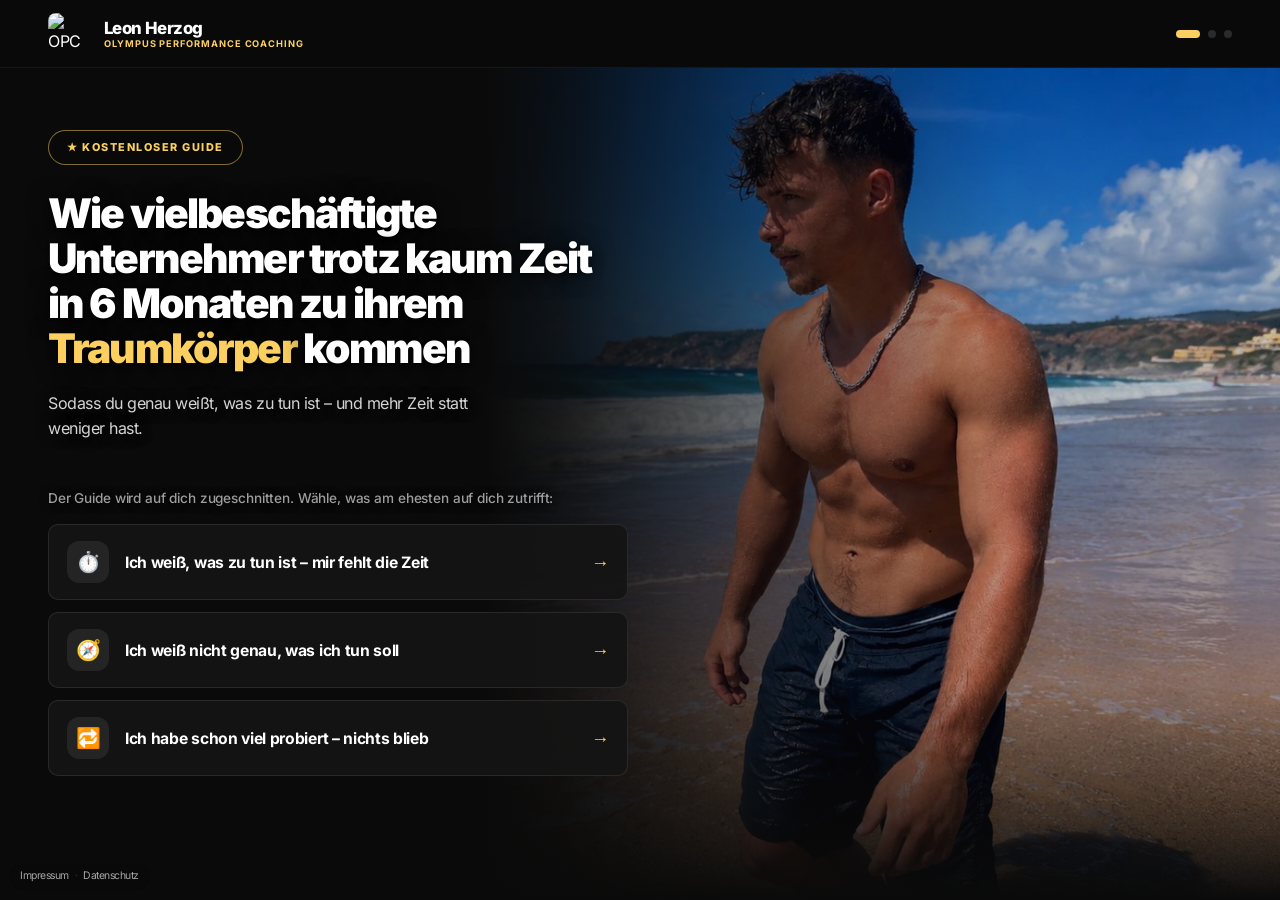
==== commit 837a084e: "Erste Seite: weniger Text, Rahmen-Badge, 6 Monate, Auswahl nach Engpass statt Körperform Co-Authored" ====
--- a/index.html
+++ b/index.html
@@ -52,20 +52,19 @@
     linear-gradient(to top,#0a0a0a 0%,rgba(10,10,10,0) 26%);}
 #step1 .step-wrap{max-width:1280px;margin:0 auto;padding-left:48px;padding-right:48px;justify-content:flex-start;}
 #step1 .step-box{max-width:580px;}
-.tag{display:block;font-size:.7rem;letter-spacing:.14em;text-transform:uppercase;color:var(--gold);font-weight:800;line-height:1.5;margin-bottom:18px;text-shadow:0 1px 10px rgba(0,0,0,.9);}
-.h1-hero{font-size:clamp(1.75rem,3.6vw,2.55rem);font-weight:900;line-height:1.1;letter-spacing:-.045em;margin-bottom:16px;text-shadow:0 2px 22px rgba(0,0,0,.85),0 1px 3px rgba(0,0,0,.6);}
+.badge-hero{display:inline-flex;align-items:center;gap:8px;font-size:.68rem;letter-spacing:.14em;text-transform:uppercase;color:var(--gold);font-weight:800;border:1px solid rgba(251,208,97,.5);background:rgba(10,10,10,.55);padding:8px 18px;border-radius:100px;margin-bottom:26px;}
+.h1-hero{font-size:clamp(1.75rem,3.6vw,2.55rem);font-weight:900;line-height:1.1;letter-spacing:-.045em;margin-bottom:20px;text-shadow:0 2px 22px rgba(0,0,0,.85),0 1px 3px rgba(0,0,0,.6);}
 .h1-hero em{color:var(--gold);font-style:normal;}
-.sub-hero{font-size:1rem;color:#d4d4d4;line-height:1.6;margin-bottom:30px;max-width:520px;text-shadow:0 1px 14px rgba(0,0,0,.9);}
-.sub-hero strong{color:#fff;}
+.sub-hero{font-size:1rem;color:#d4d4d4;line-height:1.6;margin-bottom:46px;max-width:480px;text-shadow:0 1px 14px rgba(0,0,0,.9);}
 @media(max-width:980px){
   #step1{padding-top:68px;}
-  .step1-bg{position:relative;top:auto;right:auto;bottom:auto;width:100%;height:clamp(250px,72vw,400px);}
+  .step1-bg{position:relative;top:auto;right:auto;bottom:auto;width:100%;height:clamp(270px,86vw,440px);}
   .step1-bg img{object-position:50% 0;filter:brightness(.88) contrast(1.04);}
-  .step1-bg::after{background:linear-gradient(to top,#0a0a0a 0%,rgba(10,10,10,.82) 18%,rgba(10,10,10,0) 58%);}
-  #step1 .step-wrap{min-height:0;padding:0 20px 96px;margin-top:-58px;justify-content:center;}
-  .tag{font-size:.66rem;margin-bottom:14px;}
+  .step1-bg::after{background:linear-gradient(to top,#0a0a0a 0%,rgba(10,10,10,.82) 16%,rgba(10,10,10,0) 52%);}
+  #step1 .step-wrap{min-height:0;padding:0 20px 96px;margin-top:-40px;justify-content:center;}
+  .badge-hero{font-size:.64rem;margin-bottom:22px;}
   .h1-hero{font-size:clamp(1.65rem,7.4vw,2.1rem);}
-  .sub-hero{font-size:.95rem;margin-bottom:24px;}
+  .sub-hero{font-size:.95rem;margin-bottom:40px;}
 }
 .step-question{font-size:1rem;font-weight:700;color:var(--white);margin-bottom:20px;letter-spacing:-.02em;}
 .back-link{display:inline-flex;align-items:center;gap:6px;font-size:.8rem;color:var(--muted);cursor:pointer;margin-bottom:26px;transition:color .2s;}
@@ -74,31 +73,15 @@
 .step-h1{font-size:clamp(1.9rem,4.5vw,2.7rem);font-weight:900;line-height:1.1;letter-spacing:-.045em;margin-bottom:16px;}
 .step-h1 em{color:var(--gold);font-style:normal;}
 .step-sub{font-size:.95rem;color:var(--muted-l);line-height:1.65;margin-bottom:36px;max-width:520px;}
-.shape-q{font-size:.95rem;font-weight:700;color:var(--white);margin-bottom:14px;letter-spacing:-.02em;line-height:1.45;text-shadow:0 1px 12px rgba(0,0,0,.9);}
+.shape-q{font-size:.85rem;font-weight:500;color:#9d9d9d;margin-bottom:16px;letter-spacing:-.01em;line-height:1.5;text-shadow:0 1px 10px rgba(0,0,0,.9);}
 .shape-list{display:grid;gap:12px;}
-.shape-card{display:flex;align-items:center;gap:16px;width:100%;text-align:left;font:inherit;letter-spacing:inherit;color:inherit;background:rgba(21,21,21,.94);border:1px solid rgba(255,255,255,.09);border-radius:var(--r-sm);padding:10px 16px 10px 10px;cursor:pointer;transition:border-color .2s,transform .2s,background .2s;-webkit-tap-highlight-color:transparent;}
+.shape-card{display:flex;align-items:center;gap:16px;width:100%;text-align:left;font:inherit;letter-spacing:inherit;color:inherit;background:rgba(21,21,21,.94);border:1px solid rgba(255,255,255,.09);border-radius:var(--r-sm);padding:16px 18px;cursor:pointer;transition:border-color .2s,transform .2s,background .2s;-webkit-tap-highlight-color:transparent;}
 .shape-card:hover,.shape-card:active{border-color:rgba(251,208,97,.6);background:rgba(28,28,28,.96);transform:translateX(3px);}
 .shape-card:focus-visible{outline:2px solid var(--gold);outline-offset:2px;}
-.shape-fig{flex-shrink:0;width:84px;height:98px;display:flex;align-items:center;justify-content:center;background:#0e0e0e;border:1px solid rgba(255,255,255,.06);border-radius:8px;padding:6px;}
-.shape-svg{width:100%;height:100%;display:block;overflow:visible;}
-.shape-body{stroke:rgba(251,208,97,.6);stroke-width:1.5;transition:stroke .2s;}
-.shape-card:hover .shape-body,.shape-card:focus-visible .shape-body{stroke:var(--gold);}
-.shape-text{display:block;min-width:0;}
-.shape-title{display:block;font-weight:800;font-size:1rem;margin-bottom:4px;letter-spacing:-.025em;line-height:1.3;}
-.shape-desc{display:block;font-size:.82rem;color:#b8b8b8;line-height:1.5;}
+.shape-ico{flex-shrink:0;width:42px;height:42px;border-radius:12px;background:var(--dark-5);display:flex;align-items:center;justify-content:center;font-size:20px;}
+.shape-title{flex:1;min-width:0;font-weight:700;font-size:.98rem;line-height:1.35;letter-spacing:-.02em;}
 .shape-arrow{margin-left:auto;padding-left:6px;color:var(--gold);font-size:1.15rem;flex-shrink:0;}
-.shape-fine{font-size:.7rem;color:#8a8a8a;margin-top:14px;text-shadow:0 1px 8px rgba(0,0,0,.9);}
-@media(min-width:981px){
-  #step1 .step-wrap{padding-top:104px;}
-  #step1 .step-box{max-width:640px;}
-  .shape-list{grid-template-columns:repeat(3,1fr);}
-  .shape-card{flex-direction:column;align-items:stretch;gap:12px;padding:10px 10px 16px;}
-  .shape-card:hover,.shape-card:active{transform:translateY(-3px);}
-  .shape-fig{width:100%;height:150px;padding:8px;}
-  .shape-arrow{display:none;}
-  .shape-text{padding:0 4px;}
-}
-@media(max-width:380px){.shape-fig{width:70px;height:82px;}.shape-card{gap:12px;}.shape-title{font-size:.92rem;}.shape-desc{font-size:.78rem;}}
+@media(max-width:380px){.shape-card{gap:12px;padding:14px;}.shape-title{font-size:.92rem;}}
 .step-checks{display:flex;flex-wrap:wrap;gap:10px 22px;margin-bottom:34px;}
 .step-check{display:flex;align-items:center;gap:9px;font-size:.85rem;color:rgba(255,255,255,.7);font-weight:500;}
 .hck{width:18px;height:18px;background:var(--gold);border-radius:50%;display:flex;align-items:center;justify-content:center;flex-shrink:0;font-size:.56rem;font-weight:900;color:#000;}
@@ -319,7 +302,7 @@
   </div>
 </div>
 
-<!-- ═══════════════════════════════ STEP 1 — Körperform-Auswahl ═══════════════════════════════ -->
+<!-- ═══════════════════════════════ STEP 1 — Auswahl: Was bremst dich? ═══════════════════════════════ -->
 <section class="stepscreen visible" id="step1">
   <div class="step1-bg">
     <picture>
@@ -329,28 +312,27 @@
   </div>
   <div class="step-wrap">
     <div class="step-box">
-      <span class="tag">Kostenloser Guide für Unternehmer, Selbstständige &amp; Vertriebler</span>
-      <h1 class="h1-hero">Wie vielbeschäftigte Unternehmer trotz kaum Zeit in 5 Monaten zu ihrem <em>Traumkörper</em> kommen</h1>
-      <p class="sub-hero">So weißt du immer genau, was zu tun ist – und hast am Ende <strong>mehr Zeit statt weniger.</strong></p>
-      <p class="shape-q">Dein Guide wird auf deinen Körper zugeschnitten. Wähle, was am ehesten auf dich zutrifft:</p>
+      <span class="badge-hero">★ Kostenloser Guide</span>
+      <h1 class="h1-hero">Wie vielbeschäftigte Unternehmer trotz kaum Zeit in 6 Monaten zu ihrem <em>Traumkörper</em> kommen</h1>
+      <p class="sub-hero">Sodass du genau weißt, was zu tun ist – und mehr Zeit statt weniger hast.</p>
+      <p class="shape-q">Der Guide wird auf dich zugeschnitten. Wähle, was am ehesten auf dich zutrifft:</p>
       <div class="shape-list">
-      <button type="button" class="shape-card" onclick="selectShape('duenn')">
-        <span class="shape-fig"><svg class="shape-svg" viewBox="0 0 160 190" aria-hidden="true" focusable="false"><defs><linearGradient id="gdu" x1="0" y1="0" x2="0" y2="1"><stop offset="0" stop-color="#3a3a3a"/><stop offset="1" stop-color="#1a1a1a"/></linearGradient></defs><path class="shape-body" d="M71.0,0.0C71.0,2.2 72.8,9.8 71.0,13.0C69.2,16.2 64.0,17.3 60.0,19.0C56.0,20.7 50.7,21.5 47.0,23.0C43.3,24.5 40.2,25.2 38.0,28.0C35.8,30.8 35.2,33.3 34.0,40.0C32.8,46.7 32.2,57.2 31.0,68.0C29.8,78.8 28.3,91.3 27.0,105.0C25.7,118.7 23.8,135.8 23.0,150.0C22.2,164.2 22.2,183.3 22.0,190.0L32.0,190.0C32.3,183.3 33.0,163.7 34.0,150.0C35.0,136.3 36.5,119.7 38.0,108.0C39.5,96.3 41.5,87.5 43.0,80.0C44.5,72.5 45.8,67.2 47.0,63.0C48.2,58.8 49.5,56.3 50.0,55.0C50.1,59.2 50.2,71.7 50.5,80.0C50.8,88.3 51.6,96.7 52.0,105.0C52.4,113.3 52.8,120.8 53.0,130.0C53.2,139.2 53.3,150.0 53.5,160.0C53.7,170.0 53.9,185.0 54.0,190.0L106.0,190.0C106.1,185.0 106.3,170.0 106.5,160.0C106.7,150.0 106.8,139.2 107.0,130.0C107.2,120.8 107.6,113.3 108.0,105.0C108.4,96.7 109.2,88.3 109.5,80.0C109.8,71.7 109.9,59.2 110.0,55.0C110.5,56.3 111.8,58.8 113.0,63.0C114.2,67.2 115.5,72.5 117.0,80.0C118.5,87.5 120.5,96.3 122.0,108.0C123.5,119.7 125.0,136.3 126.0,150.0C127.0,163.7 127.7,183.3 128.0,190.0L138.0,190.0C137.8,183.3 137.8,164.2 137.0,150.0C136.2,135.8 134.3,118.7 133.0,105.0C131.7,91.3 130.2,78.8 129.0,68.0C127.8,57.2 127.2,46.7 126.0,40.0C124.8,33.3 124.2,30.8 122.0,28.0C119.8,25.2 116.7,24.5 113.0,23.0C109.3,21.5 104.0,20.7 100.0,19.0C96.0,17.3 90.8,16.2 89.0,13.0C87.2,9.8 89.0,2.2 89.0,0.0Z" fill="url(#gdu)"/><path d="M78.0,25.0C76.0,25.2 69.8,25.0 66.0,26.0C62.2,27.0 56.8,30.2 55.0,31.0M82.0,25.0C84.0,25.2 90.2,25.0 94.0,26.0C97.8,27.0 103.2,30.2 105.0,31.0M54.0,64.0C55.5,65.2 59.2,69.0 63.0,71.0C66.8,73.0 74.7,75.2 77.0,76.0M106.0,64.0C104.5,65.2 100.8,69.0 97.0,71.0C93.2,73.0 85.3,75.2 83.0,76.0M54.0,76.0C55.5,77.2 59.2,81.0 63.0,83.0C66.8,85.0 74.7,87.2 77.0,88.0M106.0,76.0C104.5,77.2 100.8,81.0 97.0,83.0C93.2,85.0 85.3,87.2 83.0,88.0M54.0,88.0C55.5,89.2 59.2,93.0 63.0,95.0C66.8,97.0 74.7,99.2 77.0,100.0M106.0,88.0C104.5,89.2 100.8,93.0 97.0,95.0C93.2,97.0 85.3,99.2 83.0,100.0M60.0,172.0C61.3,170.5 65.2,162.7 68.0,163.0C70.8,163.3 75.5,172.2 77.0,174.0M100.0,172.0C98.7,170.5 94.8,162.7 92.0,163.0C89.2,163.3 84.5,172.2 83.0,174.0" fill="none" stroke="rgba(255,255,255,.2)" stroke-width="1.6" stroke-linecap="round"/><path d="M80,138 q0,3 0,5" fill="none" stroke="rgba(255,255,255,.22)" stroke-width="1.6" stroke-linecap="round"/></svg></span>
-        <span class="shape-text"><span class="shape-title">Ich bin dünn</span><span class="shape-desc">Nicht viel Muskelmasse, aber auch nicht viel Körperfett.</span></span>
-        <span class="shape-arrow" aria-hidden="true">→</span>
-      </button>
-      <button type="button" class="shape-card" onclick="selectShape('skinnyfat')">
-        <span class="shape-fig"><svg class="shape-svg" viewBox="0 0 160 190" aria-hidden="true" focusable="false"><defs><linearGradient id="gsk" x1="0" y1="0" x2="0" y2="1"><stop offset="0" stop-color="#3a3a3a"/><stop offset="1" stop-color="#1a1a1a"/></linearGradient></defs><path class="shape-body" d="M71.0,0.0C71.0,2.2 72.8,9.8 71.0,13.0C69.2,16.2 64.0,17.3 60.0,19.0C56.0,20.7 50.7,21.5 47.0,23.0C43.3,24.5 40.2,25.2 38.0,28.0C35.8,30.8 35.2,33.3 34.0,40.0C32.8,46.7 32.2,57.2 31.0,68.0C29.8,78.8 28.3,91.3 27.0,105.0C25.7,118.7 23.8,135.8 23.0,150.0C22.2,164.2 22.2,183.3 22.0,190.0L32.0,190.0C32.3,183.3 33.0,163.7 34.0,150.0C35.0,136.3 36.5,119.7 38.0,108.0C39.5,96.3 41.5,87.5 43.0,80.0C44.5,72.5 45.8,67.2 47.0,63.0C48.2,58.8 49.5,56.3 50.0,55.0C49.8,59.2 49.3,71.5 48.5,80.0C47.7,88.5 46.2,98.0 45.0,106.0C43.8,114.0 41.9,121.0 41.0,128.0C40.1,135.0 39.5,141.3 39.5,148.0C39.5,154.7 39.9,161.0 41.0,168.0C42.1,175.0 45.2,186.3 46.0,190.0L114.0,190.0C114.8,186.3 117.9,175.0 119.0,168.0C120.1,161.0 120.5,154.7 120.5,148.0C120.5,141.3 119.9,135.0 119.0,128.0C118.1,121.0 116.2,114.0 115.0,106.0C113.8,98.0 112.3,88.5 111.5,80.0C110.7,71.5 110.2,59.2 110.0,55.0C110.5,56.3 111.8,58.8 113.0,63.0C114.2,67.2 115.5,72.5 117.0,80.0C118.5,87.5 120.5,96.3 122.0,108.0C123.5,119.7 125.0,136.3 126.0,150.0C127.0,163.7 127.7,183.3 128.0,190.0L138.0,190.0C137.8,183.3 137.8,164.2 137.0,150.0C136.2,135.8 134.3,118.7 133.0,105.0C131.7,91.3 130.2,78.8 129.0,68.0C127.8,57.2 127.2,46.7 126.0,40.0C124.8,33.3 124.2,30.8 122.0,28.0C119.8,25.2 116.7,24.5 113.0,23.0C109.3,21.5 104.0,20.7 100.0,19.0C96.0,17.3 90.8,16.2 89.0,13.0C87.2,9.8 89.0,2.2 89.0,0.0Z" fill="url(#gsk)"/><path d="M78.0,25.0C76.0,25.2 69.8,25.0 66.0,26.0C62.2,27.0 56.8,30.2 55.0,31.0M82.0,25.0C84.0,25.2 90.2,25.0 94.0,26.0C97.8,27.0 103.2,30.2 105.0,31.0M52.0,78.0C53.3,80.8 55.8,93.2 60.0,95.0C64.2,96.8 74.2,90.0 77.0,89.0M108.0,78.0C106.7,80.8 104.2,93.2 100.0,95.0C95.8,96.8 85.8,90.0 83.0,89.0M52.0,132.0C54.0,136.7 59.3,155.7 64.0,160.0C68.7,164.3 77.3,158.3 80.0,158.0M108.0,132.0C106.0,136.7 100.7,155.7 96.0,160.0C91.3,164.3 82.7,158.3 80.0,158.0M41.0,166.0C41.8,167.7 44.5,172.3 46.0,176.0C47.5,179.7 49.3,186.0 50.0,188.0M119.0,166.0C118.2,167.7 115.5,172.3 114.0,176.0C112.5,179.7 110.7,186.0 110.0,188.0" fill="none" stroke="rgba(255,255,255,.2)" stroke-width="1.6" stroke-linecap="round"/><path d="M80,138 q-1.5,4 0,8" fill="none" stroke="rgba(255,255,255,.22)" stroke-width="1.6" stroke-linecap="round"/></svg></span>
-        <span class="shape-text"><span class="shape-title">Arme und Beine sind eher dünn</span><span class="shape-desc">Das Fett sammelt sich vor allem an Bauch, Brust und unterem Rücken.</span></span>
-        <span class="shape-arrow" aria-hidden="true">→</span>
-      </button>
-      <button type="button" class="shape-card" onclick="selectShape('uebergewicht')">
-        <span class="shape-fig"><svg class="shape-svg" viewBox="0 0 160 190" aria-hidden="true" focusable="false"><defs><linearGradient id="gue" x1="0" y1="0" x2="0" y2="1"><stop offset="0" stop-color="#3a3a3a"/><stop offset="1" stop-color="#1a1a1a"/></linearGradient></defs><path class="shape-body" d="M71.0,0.0C71.0,2.2 73.2,10.0 71.0,13.0C68.8,16.0 62.7,16.5 58.0,18.0C53.3,19.5 47.3,20.3 43.0,22.0C38.7,23.7 34.8,24.7 32.0,28.0C29.2,31.3 28.0,35.0 26.0,42.0C24.0,49.0 22.0,59.5 20.0,70.0C18.0,80.5 15.8,91.7 14.0,105.0C12.2,118.3 10.0,135.8 9.0,150.0C8.0,164.2 8.2,183.3 8.0,190.0L25.0,190.0C25.3,183.3 26.2,162.5 27.0,150.0C27.8,137.5 28.5,125.0 30.0,115.0C31.5,105.0 34.0,97.5 36.0,90.0C38.0,82.5 40.3,75.3 42.0,70.0C43.7,64.7 45.3,60.0 46.0,58.0C45.2,62.3 42.5,75.3 41.0,84.0C39.5,92.7 38.2,102.0 37.0,110.0C35.8,118.0 34.7,125.3 34.0,132.0C33.3,138.7 32.8,144.0 33.0,150.0C33.2,156.0 33.8,161.3 35.0,168.0C36.2,174.7 39.2,186.3 40.0,190.0L120.0,190.0C120.8,186.3 123.8,174.7 125.0,168.0C126.2,161.3 126.8,156.0 127.0,150.0C127.2,144.0 126.7,138.7 126.0,132.0C125.3,125.3 124.2,118.0 123.0,110.0C121.8,102.0 120.5,92.7 119.0,84.0C117.5,75.3 114.8,62.3 114.0,58.0C114.7,60.0 116.3,64.7 118.0,70.0C119.7,75.3 122.0,82.5 124.0,90.0C126.0,97.5 128.5,105.0 130.0,115.0C131.5,125.0 132.2,137.5 133.0,150.0C133.8,162.5 134.7,183.3 135.0,190.0L152.0,190.0C151.8,183.3 152.0,164.2 151.0,150.0C150.0,135.8 147.8,118.3 146.0,105.0C144.2,91.7 142.0,80.5 140.0,70.0C138.0,59.5 136.0,49.0 134.0,42.0C132.0,35.0 130.8,31.3 128.0,28.0C125.2,24.7 121.3,23.7 117.0,22.0C112.7,20.3 106.7,19.5 102.0,18.0C97.3,16.5 91.2,16.0 89.0,13.0C86.8,10.0 89.0,2.2 89.0,0.0Z" fill="url(#gue)"/><path d="M78.0,25.0C75.7,25.2 68.3,25.0 64.0,26.0C59.7,27.0 54.0,30.2 52.0,31.0M82.0,25.0C84.3,25.2 91.7,25.0 96.0,26.0C100.3,27.0 106.0,30.2 108.0,31.0M47.0,80.0C48.8,84.0 53.0,102.0 58.0,104.0C63.0,106.0 73.8,94.0 77.0,92.0M113.0,80.0C111.2,84.0 107.0,102.0 102.0,104.0C97.0,106.0 86.2,94.0 83.0,92.0M38.0,128.0C40.7,133.7 47.0,155.0 54.0,162.0C61.0,169.0 75.7,168.7 80.0,170.0M122.0,128.0C119.3,133.7 113.0,155.0 106.0,162.0C99.0,169.0 84.3,168.7 80.0,170.0M35.0,172.0C36.2,173.3 40.0,177.0 42.0,180.0C44.0,183.0 46.2,188.3 47.0,190.0M125.0,172.0C123.8,173.3 120.0,177.0 118.0,180.0C116.0,183.0 113.8,188.3 113.0,190.0" fill="none" stroke="rgba(255,255,255,.2)" stroke-width="1.6" stroke-linecap="round"/><path d="M80,150 q-2,4 0,9" fill="none" stroke="rgba(255,255,255,.22)" stroke-width="1.6" stroke-linecap="round"/></svg></span>
-        <span class="shape-text"><span class="shape-title">Ich habe deutlich mehr Körperfett</span><span class="shape-desc">Mein Hauptziel ist erst einmal, Körperfett zu verlieren.</span></span>
-        <span class="shape-arrow" aria-hidden="true">→</span>
-      </button>
-      </div>
-      <p class="shape-fine">Kostenlos &amp; unverbindlich</p>
+        <button type="button" class="shape-card" onclick="selectShape('zeit')">
+          <span class="shape-ico" aria-hidden="true">⏱️</span>
+          <span class="shape-title">Ich weiß, was zu tun ist – mir fehlt die Zeit</span>
+          <span class="shape-arrow" aria-hidden="true">→</span>
+        </button>
+        <button type="button" class="shape-card" onclick="selectShape('klarheit')">
+          <span class="shape-ico" aria-hidden="true">🧭</span>
+          <span class="shape-title">Ich weiß nicht genau, was ich tun soll</span>
+          <span class="shape-arrow" aria-hidden="true">→</span>
+        </button>
+        <button type="button" class="shape-card" onclick="selectShape('durchhalten')">
+          <span class="shape-ico" aria-hidden="true">🔁</span>
+          <span class="shape-title">Ich habe schon viel probiert – nichts blieb</span>
+          <span class="shape-arrow" aria-hidden="true">→</span>
+        </button>
+      </div>
     </div>
   </div>
 </section>
@@ -403,7 +385,7 @@
         <span class="slbl">Was du bekommst</span>
         <h2 class="stitle">Das steckt in <em>diesem Video</em></h2>
         <div class="why-grid">
-          <div class="wcard"><span class="wnum">01</span><h3>Der exakte Prozess</h3><p>Step-by-Step wie du als Unternehmer deinen Körper in 5 Monaten transformierst – ohne Zeitverlust.</p></div>
+          <div class="wcard"><span class="wnum">01</span><h3>Der exakte Prozess</h3><p>Step-by-Step wie du als Unternehmer deinen Körper in 6 Monaten transformierst – ohne Zeitverlust.</p></div>
           <div class="wcard"><span class="wnum">02</span><h3>Das bewährte System</h3><p>Derselbe Prozess den ich selbst und meine Kunden täglich nutzen. Keine Theorie – erprobte Mathematik.</p></div>
           <div class="wcard"><span class="wnum">03</span><h3>Neue Perspektive</h3><p>Warum dein Körper kein Hindernis für dein Business ist – sondern sein wichtigstes Tool.</p></div>
           <div class="wcard"><span class="wnum">04</span><h3>Dein nächster Schritt</h3><p>Am Ende weißt du exakt was du morgen tun musst. Kein Overthinking. Kein Rumprobieren.</p></div>
@@ -421,7 +403,7 @@
 
   <div class="sbar rev on">
     <div class="sbar-in">
-      <div><span class="sn">5</span><span class="sl">Monate Transformation</span></div>
+      <div><span class="sn">6</span><span class="sl">Monate Transformation</span></div>
       <div><span class="sn">1:1</span><span class="sl">Persönliche Betreuung</span></div>
       <div><span class="sn">20</span><span class="sl">Wochen zum Traumkörper</span></div>
       <div><span class="sn">100%</span><span class="sl">Ergebnis-Garantie</span></div>
@@ -507,7 +489,7 @@
       <div class="flist">
         <div class="fitem"><button class="fbtn" onclick="fq(this)">Schaffe ich das wirklich neben meinem Business?<span class="farr">↓</span></button><div class="fbody"><p><strong>Speziell für Unternehmer und Vielbeschäftigte mit 8–16 Stunden Workload gebaut.</strong> Ernährung die sich in deinen Alltag einfügt. Wer das System befolgt spart Zeit – weil er aufhört herumzuprobieren.</p></div></div>
         <div class="fitem"><button class="fbtn" onclick="fq(this)">Ist das wieder nur ein Plan wie alle anderen?<span class="farr">↓</span></button><div class="fbody"><p>Nein. Dieses System wird <strong>exakt auf deinen Kalender, dein Ziel und deinen Körpertyp abgestimmt</strong>. Täglicher 1:1 Support direkt von mir – kein Team, kein Bot, keine Automation.</p></div></div>
-        <div class="fitem"><button class="fbtn" onclick="fq(this)">Wie schnell sehe ich Ergebnisse?<span class="farr">↓</span></button><div class="fbody"><p>Meine Kunden berichten bereits <strong>nach 2 Wochen von deutlich mehr Fokus und Energie</strong>. Erste sichtbare Körperveränderungen nach 4–6 Wochen. Nach 5 Monaten wirst du dich nicht mehr wiedererkennen.</p></div></div>
+        <div class="fitem"><button class="fbtn" onclick="fq(this)">Wie schnell sehe ich Ergebnisse?<span class="farr">↓</span></button><div class="fbody"><p>Meine Kunden berichten bereits <strong>nach 2 Wochen von deutlich mehr Fokus und Energie</strong>. Erste sichtbare Körperveränderungen nach 4–6 Wochen. Nach 6 Monaten wirst du dich nicht mehr wiedererkennen.</p></div></div>
         <div class="fitem"><button class="fbtn" onclick="fq(this)">Was kostet das Coaching?<span class="farr">↓</span></button><div class="fbody"><p>Die Investition besprechen wir im kostenlosen Analysegespräch. <strong>Das Gespräch ist komplett kostenlos und unverbindlich.</strong></p></div></div>
         <div class="fitem"><button class="fbtn" onclick="fq(this)">Gibt es eine Garantie?<span class="farr">↓</span></button><div class="fbody"><p>Ja. Wenn du nach 5 Monaten keine klar sichtbare Transformation erreicht hast, <strong>arbeiten wir kostenlos weiter</strong> bis du sie erreichst.</p></div></div>
         <div class="fitem"><button class="fbtn" onclick="fq(this)">Brauche ich ein Gym oder Equipment?<span class="farr">↓</span></button><div class="fbody"><p>Nein. Ich baue dir ein System das zu deiner Situation passt – Gym, zuhause, Hotel oder Park.</p></div></div>
@@ -548,16 +530,16 @@
 });
 
 const content = {
-  duenn: { koerpertyp: 'Dünn', headline: 'Muskeln aufbauen, <em>ohne dein Business zu vernachlässigen</em>', sub: 'Du bringst kaum Körperfett mit. Das Video zeigt dir die Grundlagen für den Aufbau. Wie es exakt in deinen Kalender passt, klärst du über die kostenlose Option am Ende.' },
-  skinnyfat: { koerpertyp: 'Skinny Fat', headline: 'Bauch weg, Muskeln drauf – <em>mit einem System</em>', sub: 'Dünne Arme und Beine, Fett an Bauch, Brust und unterem Rücken: Das Video zeigt dir, wie du beides gleichzeitig angehst. Die individuelle Umsetzung klärst du über die kostenlose Option am Ende.' },
-  uebergewicht: { koerpertyp: 'Körperfett verlieren', headline: 'Körperfett verlieren, <em>ohne Extremdiät</em> und ohne Zeitfresser', sub: 'Das Video zeigt dir, wie du Körperfett abbaust und dabei deine Muskeln behältst. Die individuelle Umsetzung klärst du über die kostenlose Option am Ende.' }
+  zeit: { engpass: 'Zeit', headline: 'Muskeln aufbauen, <em>ohne dein Business zu vernachlässigen</em>', sub: 'Das Video zeigt dir das Grundsystem. Wie es exakt in deinen Kalender passt, klärst du über die kostenlose Option am Ende.' },
+  klarheit: { engpass: 'Klarheit', headline: 'Das System zum <em>athletischen Unternehmer-Körper</em>', sub: 'Kein Rätselraten mehr. Schritt für Schritt genau das, was du tun musst — und danach über die kostenlose Option dein persönliches System.' },
+  durchhalten: { engpass: 'Durchhalten', headline: 'Warum die meisten Programme bei Unternehmern <em>scheitern</em> – und was wirklich funktioniert', sub: 'Das Video zeigt dir warum. Die individuelle Umsetzung für dich klärst du über die kostenlose Option am Ende.' }
 };
-let koerpertyp = '';
+let engpass = '';
 
 function selectShape(key){
   const c = content[key];
   if(!c) return;
-  koerpertyp = c.koerpertyp;
+  engpass = c.engpass;
   document.getElementById('s2-headline').innerHTML = c.headline;
   document.getElementById('s2-sub').innerText = c.sub;
   showStep('step2', 2);
@@ -614,7 +596,7 @@
   fetch('https://hook.eu1.make.com/2w6hch84a5zd4rleblkjkyhjot6y4uvi', {
     method:'POST',
     headers:{'Content-Type':'application/json'},
-    body: JSON.stringify({ vorname:n, email:e, telefon:t, instagram:ig, datum:new Date().toLocaleString('de-DE'), quelle:document.referrer||'Direkt', einwilligung:'Ja', koerpertyp:koerpertyp })
+    body: JSON.stringify({ vorname:n, email:e, telefon:t, instagram:ig, datum:new Date().toLocaleString('de-DE'), quelle:document.referrer||'Direkt', einwilligung:'Ja', engpass:engpass })
   }).catch(err=>console.error('Webhook-Fehler:', err));
 
   closePopup();
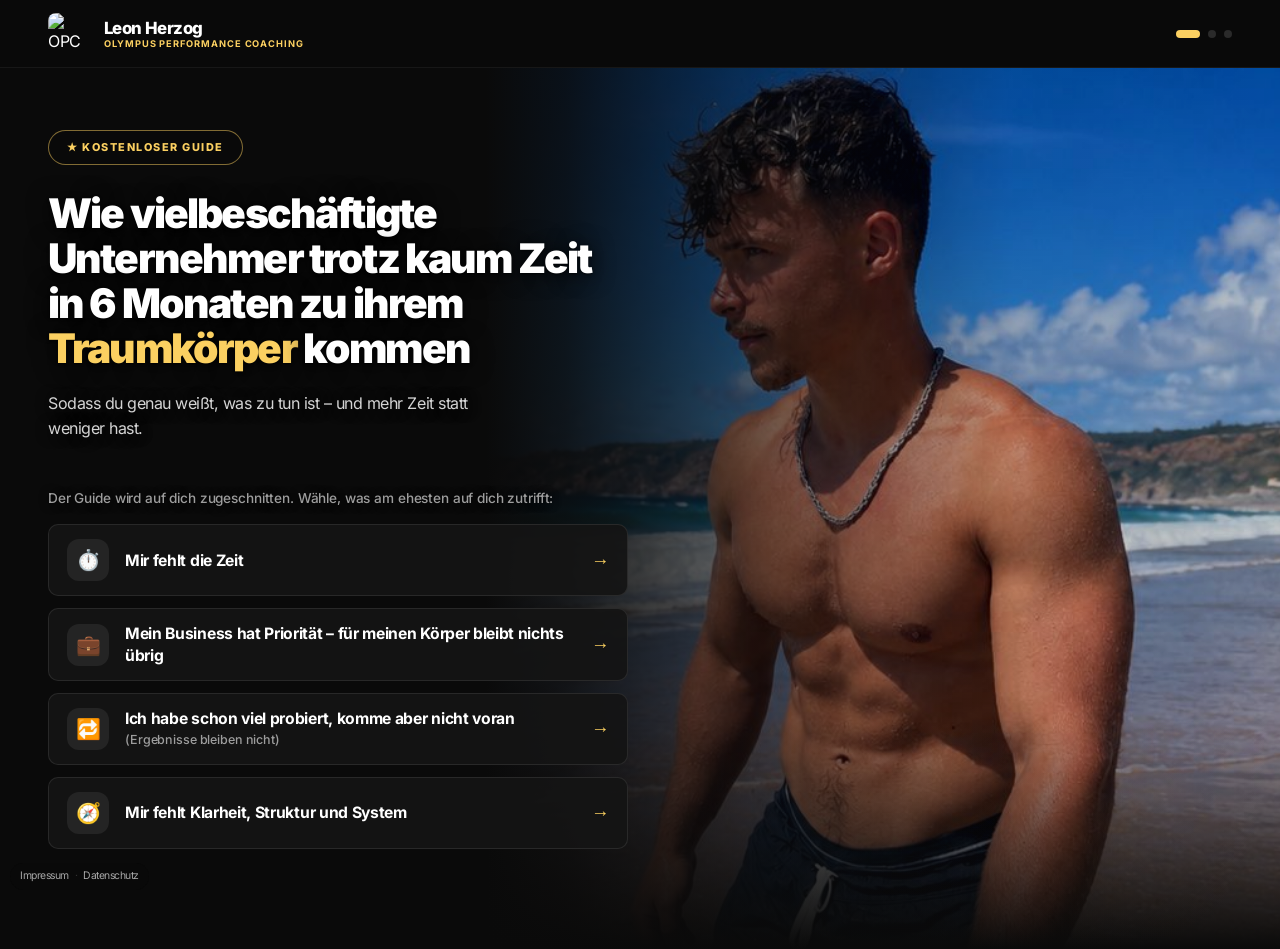
==== commit f7d72102: "Auswahl auf vier Engpass-Karten umgestellt (Zeit, Business-Priorität, viel probiert, Klarheit) Co-Au" ====
--- a/index.html
+++ b/index.html
@@ -75,11 +75,12 @@
 .step-sub{font-size:.95rem;color:var(--muted-l);line-height:1.65;margin-bottom:36px;max-width:520px;}
 .shape-q{font-size:.85rem;font-weight:500;color:#9d9d9d;margin-bottom:16px;letter-spacing:-.01em;line-height:1.5;text-shadow:0 1px 10px rgba(0,0,0,.9);}
 .shape-list{display:grid;gap:12px;}
-.shape-card{display:flex;align-items:center;gap:16px;width:100%;text-align:left;font:inherit;letter-spacing:inherit;color:inherit;background:rgba(21,21,21,.94);border:1px solid rgba(255,255,255,.09);border-radius:var(--r-sm);padding:16px 18px;cursor:pointer;transition:border-color .2s,transform .2s,background .2s;-webkit-tap-highlight-color:transparent;}
+.shape-card{display:flex;align-items:center;gap:16px;width:100%;text-align:left;font:inherit;letter-spacing:inherit;color:inherit;background:rgba(21,21,21,.94);border:1px solid rgba(255,255,255,.09);border-radius:var(--r-sm);padding:14px 18px;cursor:pointer;transition:border-color .2s,transform .2s,background .2s;-webkit-tap-highlight-color:transparent;}
 .shape-card:hover,.shape-card:active{border-color:rgba(251,208,97,.6);background:rgba(28,28,28,.96);transform:translateX(3px);}
 .shape-card:focus-visible{outline:2px solid var(--gold);outline-offset:2px;}
 .shape-ico{flex-shrink:0;width:42px;height:42px;border-radius:12px;background:var(--dark-5);display:flex;align-items:center;justify-content:center;font-size:20px;}
 .shape-title{flex:1;min-width:0;font-weight:700;font-size:.98rem;line-height:1.35;letter-spacing:-.02em;}
+.shape-note{display:block;margin-top:3px;font-size:.78rem;font-weight:500;color:#9d9d9d;letter-spacing:-.01em;}
 .shape-arrow{margin-left:auto;padding-left:6px;color:var(--gold);font-size:1.15rem;flex-shrink:0;}
 @media(max-width:380px){.shape-card{gap:12px;padding:14px;}.shape-title{font-size:.92rem;}}
 .step-checks{display:flex;flex-wrap:wrap;gap:10px 22px;margin-bottom:34px;}
@@ -319,17 +320,22 @@
       <div class="shape-list">
         <button type="button" class="shape-card" onclick="selectShape('zeit')">
           <span class="shape-ico" aria-hidden="true">⏱️</span>
-          <span class="shape-title">Ich weiß, was zu tun ist – mir fehlt die Zeit</span>
+          <span class="shape-title">Mir fehlt die Zeit</span>
+          <span class="shape-arrow" aria-hidden="true">→</span>
+        </button>
+        <button type="button" class="shape-card" onclick="selectShape('prio')">
+          <span class="shape-ico" aria-hidden="true">💼</span>
+          <span class="shape-title">Mein Business hat Priorität – für meinen Körper bleibt nichts übrig</span>
+          <span class="shape-arrow" aria-hidden="true">→</span>
+        </button>
+        <button type="button" class="shape-card" onclick="selectShape('probiert')">
+          <span class="shape-ico" aria-hidden="true">🔁</span>
+          <span class="shape-title">Ich habe schon viel probiert, komme aber nicht voran <span class="shape-note">(Ergebnisse bleiben nicht)</span></span>
           <span class="shape-arrow" aria-hidden="true">→</span>
         </button>
         <button type="button" class="shape-card" onclick="selectShape('klarheit')">
           <span class="shape-ico" aria-hidden="true">🧭</span>
-          <span class="shape-title">Ich weiß nicht genau, was ich tun soll</span>
-          <span class="shape-arrow" aria-hidden="true">→</span>
-        </button>
-        <button type="button" class="shape-card" onclick="selectShape('durchhalten')">
-          <span class="shape-ico" aria-hidden="true">🔁</span>
-          <span class="shape-title">Ich habe schon viel probiert – nichts blieb</span>
+          <span class="shape-title">Mir fehlt Klarheit, Struktur und System</span>
           <span class="shape-arrow" aria-hidden="true">→</span>
         </button>
       </div>
@@ -405,7 +411,7 @@
     <div class="sbar-in">
       <div><span class="sn">6</span><span class="sl">Monate Transformation</span></div>
       <div><span class="sn">1:1</span><span class="sl">Persönliche Betreuung</span></div>
-      <div><span class="sn">20</span><span class="sl">Wochen zum Traumkörper</span></div>
+      <div><span class="sn">4–6</span><span class="sl">Wochen bis zu Ergebnissen</span></div>
       <div><span class="sn">100%</span><span class="sl">Ergebnis-Garantie</span></div>
     </div>
   </div>
@@ -531,8 +537,9 @@
 
 const content = {
   zeit: { engpass: 'Zeit', headline: 'Muskeln aufbauen, <em>ohne dein Business zu vernachlässigen</em>', sub: 'Das Video zeigt dir das Grundsystem. Wie es exakt in deinen Kalender passt, klärst du über die kostenlose Option am Ende.' },
-  klarheit: { engpass: 'Klarheit', headline: 'Das System zum <em>athletischen Unternehmer-Körper</em>', sub: 'Kein Rätselraten mehr. Schritt für Schritt genau das, was du tun musst — und danach über die kostenlose Option dein persönliches System.' },
-  durchhalten: { engpass: 'Durchhalten', headline: 'Warum die meisten Programme bei Unternehmern <em>scheitern</em> – und was wirklich funktioniert', sub: 'Das Video zeigt dir warum. Die individuelle Umsetzung für dich klärst du über die kostenlose Option am Ende.' }
+  prio: { engpass: 'Business hat Priorität', headline: 'Business zuerst – und dein Körper <em>kommt trotzdem nicht zu kurz</em>', sub: 'Das Video zeigt dir, wie beides in einen vollen Kalender passt. Die individuelle Umsetzung klärst du über die kostenlose Option am Ende.' },
+  probiert: { engpass: 'Viel probiert, nichts bleibt', headline: 'Warum die meisten Programme bei Unternehmern <em>scheitern</em> – und was wirklich funktioniert', sub: 'Das Video zeigt dir warum. Die individuelle Umsetzung für dich klärst du über die kostenlose Option am Ende.' },
+  klarheit: { engpass: 'Klarheit/Struktur/System', headline: 'Das System zum <em>athletischen Unternehmer-Körper</em>', sub: 'Kein Rätselraten mehr. Schritt für Schritt genau das, was du tun musst — und danach über die kostenlose Option dein persönliches System.' }
 };
 let engpass = '';
 
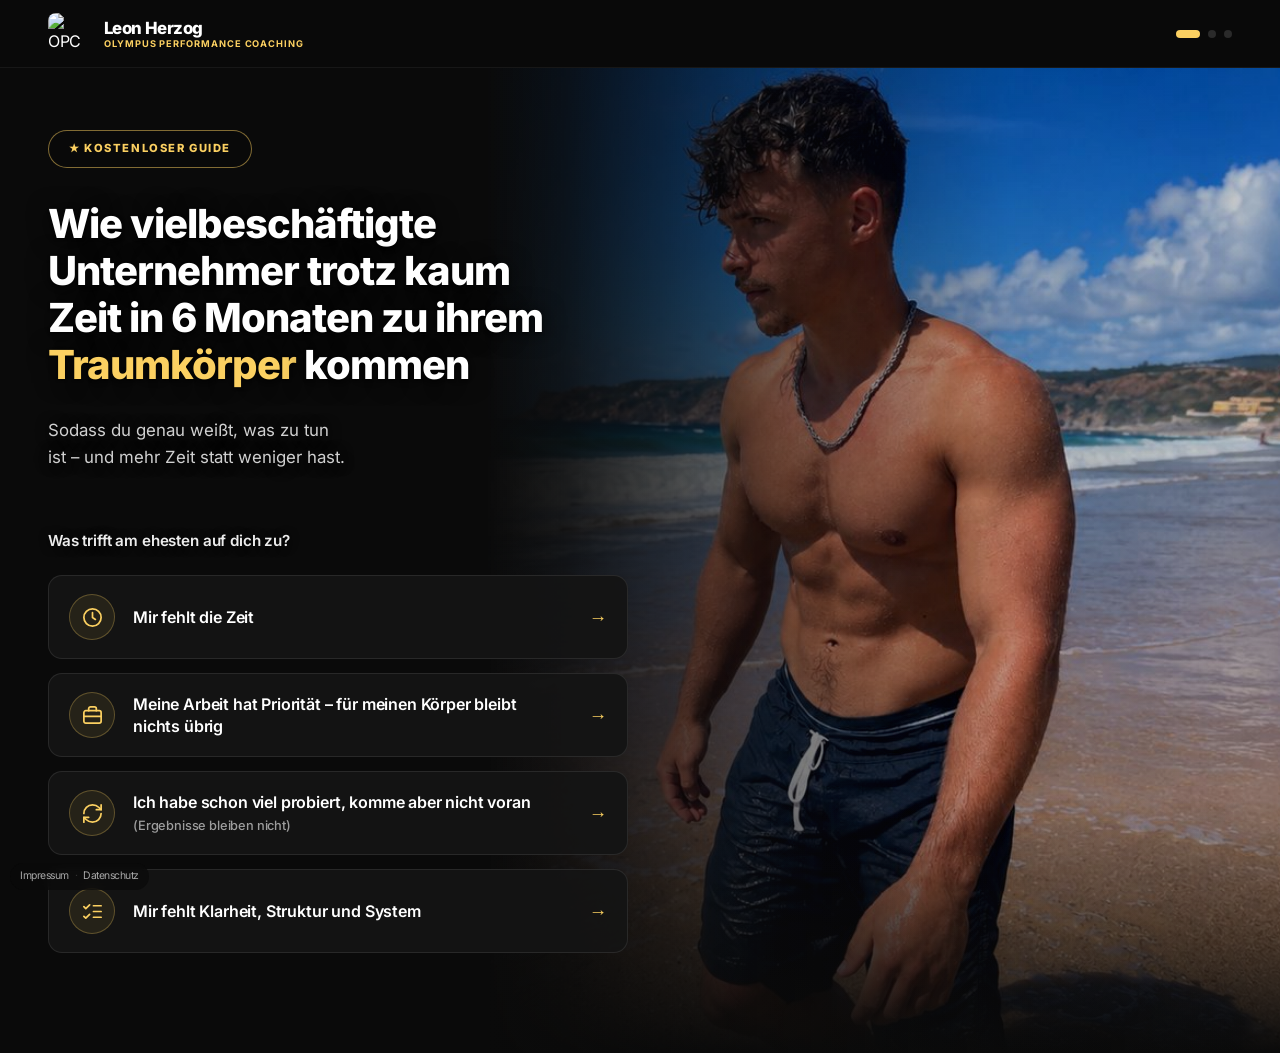
==== commit 4c441d77: "Erste Seite: Linien-Icons statt Emojis, mehr Abstand, Arbeit statt Business, weniger Text Co-Authore" ====
--- a/index.html
+++ b/index.html
@@ -52,19 +52,21 @@
     linear-gradient(to top,#0a0a0a 0%,rgba(10,10,10,0) 26%);}
 #step1 .step-wrap{max-width:1280px;margin:0 auto;padding-left:48px;padding-right:48px;justify-content:flex-start;}
 #step1 .step-box{max-width:580px;}
-.badge-hero{display:inline-flex;align-items:center;gap:8px;font-size:.68rem;letter-spacing:.14em;text-transform:uppercase;color:var(--gold);font-weight:800;border:1px solid rgba(251,208,97,.5);background:rgba(10,10,10,.55);padding:8px 18px;border-radius:100px;margin-bottom:26px;}
-.h1-hero{font-size:clamp(1.75rem,3.6vw,2.55rem);font-weight:900;line-height:1.1;letter-spacing:-.045em;margin-bottom:20px;text-shadow:0 2px 22px rgba(0,0,0,.85),0 1px 3px rgba(0,0,0,.6);}
+.badge-hero{display:inline-flex;align-items:center;gap:8px;font-size:.7rem;letter-spacing:.14em;text-transform:uppercase;color:var(--gold);font-weight:800;border:1px solid rgba(251,208,97,.5);background:rgba(10,10,10,.55);padding:9px 20px;border-radius:100px;margin-bottom:32px;}
+#step1{letter-spacing:-.01em;}
+.h1-hero{text-wrap:balance;font-size:clamp(1.75rem,3.4vw,2.5rem);font-weight:800;line-height:1.18;letter-spacing:-.025em;margin-bottom:28px;text-shadow:0 2px 22px rgba(0,0,0,.85),0 1px 3px rgba(0,0,0,.6);}
 .h1-hero em{color:var(--gold);font-style:normal;}
-.sub-hero{font-size:1rem;color:#d4d4d4;line-height:1.6;margin-bottom:46px;max-width:480px;text-shadow:0 1px 14px rgba(0,0,0,.9);}
+.sub-hero{text-wrap:balance;font-size:1.05rem;color:#d0d0d0;line-height:1.6;letter-spacing:0;margin-bottom:60px;max-width:470px;text-shadow:0 1px 14px rgba(0,0,0,.9);}
 @media(max-width:980px){
   #step1{padding-top:68px;}
   .step1-bg{position:relative;top:auto;right:auto;bottom:auto;width:100%;height:clamp(270px,86vw,440px);}
   .step1-bg img{object-position:50% 0;filter:brightness(.88) contrast(1.04);}
   .step1-bg::after{background:linear-gradient(to top,#0a0a0a 0%,rgba(10,10,10,.82) 16%,rgba(10,10,10,0) 52%);}
-  #step1 .step-wrap{min-height:0;padding:0 20px 96px;margin-top:-40px;justify-content:center;}
-  .badge-hero{font-size:.64rem;margin-bottom:22px;}
-  .h1-hero{font-size:clamp(1.65rem,7.4vw,2.1rem);}
-  .sub-hero{font-size:.95rem;margin-bottom:40px;}
+  #step1 .step-wrap{min-height:0;padding:0 22px 110px;margin-top:-40px;justify-content:center;}
+  #step1 .step-box{text-align:center;}
+  .badge-hero{font-size:.66rem;margin-bottom:30px;}
+  .h1-hero{font-size:clamp(1.7rem,7.2vw,2.1rem);margin-bottom:26px;}
+  .sub-hero{font-size:1.02rem;margin:0 auto 64px;}
 }
 .step-question{font-size:1rem;font-weight:700;color:var(--white);margin-bottom:20px;letter-spacing:-.02em;}
 .back-link{display:inline-flex;align-items:center;gap:6px;font-size:.8rem;color:var(--muted);cursor:pointer;margin-bottom:26px;transition:color .2s;}
@@ -73,16 +75,17 @@
 .step-h1{font-size:clamp(1.9rem,4.5vw,2.7rem);font-weight:900;line-height:1.1;letter-spacing:-.045em;margin-bottom:16px;}
 .step-h1 em{color:var(--gold);font-style:normal;}
 .step-sub{font-size:.95rem;color:var(--muted-l);line-height:1.65;margin-bottom:36px;max-width:520px;}
-.shape-q{font-size:.85rem;font-weight:500;color:#9d9d9d;margin-bottom:16px;letter-spacing:-.01em;line-height:1.5;text-shadow:0 1px 10px rgba(0,0,0,.9);}
-.shape-list{display:grid;gap:12px;}
-.shape-card{display:flex;align-items:center;gap:16px;width:100%;text-align:left;font:inherit;letter-spacing:inherit;color:inherit;background:rgba(21,21,21,.94);border:1px solid rgba(255,255,255,.09);border-radius:var(--r-sm);padding:14px 18px;cursor:pointer;transition:border-color .2s,transform .2s,background .2s;-webkit-tap-highlight-color:transparent;}
-.shape-card:hover,.shape-card:active{border-color:rgba(251,208,97,.6);background:rgba(28,28,28,.96);transform:translateX(3px);}
+.shape-q{font-size:.95rem;font-weight:600;color:#ececec;margin-bottom:22px;letter-spacing:-.01em;line-height:1.5;text-shadow:0 1px 10px rgba(0,0,0,.9);}
+.shape-list{display:grid;gap:14px;text-align:left;}
+.shape-card{display:flex;align-items:center;gap:18px;width:100%;text-align:left;font:inherit;letter-spacing:inherit;color:inherit;background:rgba(21,21,21,.95);border:1px solid rgba(255,255,255,.09);border-radius:14px;padding:18px 20px;cursor:pointer;transition:border-color .2s,transform .2s,background .2s;-webkit-tap-highlight-color:transparent;}
+.shape-card:hover,.shape-card:active{border-color:rgba(251,208,97,.6);background:rgba(28,28,28,.97);transform:translateX(3px);}
 .shape-card:focus-visible{outline:2px solid var(--gold);outline-offset:2px;}
-.shape-ico{flex-shrink:0;width:42px;height:42px;border-radius:12px;background:var(--dark-5);display:flex;align-items:center;justify-content:center;font-size:20px;}
-.shape-title{flex:1;min-width:0;font-weight:700;font-size:.98rem;line-height:1.35;letter-spacing:-.02em;}
-.shape-note{display:block;margin-top:3px;font-size:.78rem;font-weight:500;color:#9d9d9d;letter-spacing:-.01em;}
-.shape-arrow{margin-left:auto;padding-left:6px;color:var(--gold);font-size:1.15rem;flex-shrink:0;}
-@media(max-width:380px){.shape-card{gap:12px;padding:14px;}.shape-title{font-size:.92rem;}}
+.shape-ico{flex-shrink:0;width:46px;height:46px;border-radius:50%;background:rgba(251,208,97,.08);border:1px solid rgba(251,208,97,.28);display:flex;align-items:center;justify-content:center;color:var(--gold);}
+.shape-ico svg{width:23px;height:23px;display:block;fill:none;stroke:currentColor;stroke-width:1.8;stroke-linecap:round;stroke-linejoin:round;}
+.shape-title{flex:1;min-width:0;font-weight:600;font-size:1rem;line-height:1.4;letter-spacing:-.01em;}
+.shape-note{display:block;margin-top:4px;font-size:.8rem;font-weight:500;color:#9d9d9d;}
+.shape-arrow{margin-left:auto;padding-left:4px;color:var(--gold);font-size:1.15rem;flex-shrink:0;}
+@media(max-width:380px){.shape-card{gap:14px;padding:16px;}.shape-title{font-size:.95rem;}}
 .step-checks{display:flex;flex-wrap:wrap;gap:10px 22px;margin-bottom:34px;}
 .step-check{display:flex;align-items:center;gap:9px;font-size:.85rem;color:rgba(255,255,255,.7);font-weight:500;}
 .hck{width:18px;height:18px;background:var(--gold);border-radius:50%;display:flex;align-items:center;justify-content:center;flex-shrink:0;font-size:.56rem;font-weight:900;color:#000;}
@@ -316,25 +319,25 @@
       <span class="badge-hero">★ Kostenloser Guide</span>
       <h1 class="h1-hero">Wie vielbeschäftigte Unternehmer trotz kaum Zeit in 6 Monaten zu ihrem <em>Traumkörper</em> kommen</h1>
       <p class="sub-hero">Sodass du genau weißt, was zu tun ist – und mehr Zeit statt weniger hast.</p>
-      <p class="shape-q">Der Guide wird auf dich zugeschnitten. Wähle, was am ehesten auf dich zutrifft:</p>
+      <p class="shape-q">Was trifft am ehesten auf dich zu?</p>
       <div class="shape-list">
         <button type="button" class="shape-card" onclick="selectShape('zeit')">
-          <span class="shape-ico" aria-hidden="true">⏱️</span>
+          <span class="shape-ico"><svg viewBox="0 0 24 24" aria-hidden="true"><circle cx="12" cy="12" r="9"/><path d="M12 7v5l3 2"/></svg></span>
           <span class="shape-title">Mir fehlt die Zeit</span>
           <span class="shape-arrow" aria-hidden="true">→</span>
         </button>
         <button type="button" class="shape-card" onclick="selectShape('prio')">
-          <span class="shape-ico" aria-hidden="true">💼</span>
-          <span class="shape-title">Mein Business hat Priorität – für meinen Körper bleibt nichts übrig</span>
+          <span class="shape-ico"><svg viewBox="0 0 24 24" aria-hidden="true"><rect x="3" y="7" width="18" height="13" rx="2"/><path d="M8 7V5a2 2 0 0 1 2-2h4a2 2 0 0 1 2 2v2"/><path d="M3 13h18"/></svg></span>
+          <span class="shape-title">Meine Arbeit hat Priorität – für meinen Körper bleibt nichts übrig</span>
           <span class="shape-arrow" aria-hidden="true">→</span>
         </button>
         <button type="button" class="shape-card" onclick="selectShape('probiert')">
-          <span class="shape-ico" aria-hidden="true">🔁</span>
+          <span class="shape-ico"><svg viewBox="0 0 24 24" aria-hidden="true"><path d="M3 12a9 9 0 0 1 9-9 9.75 9.75 0 0 1 6.74 2.74L21 8"/><path d="M21 3v5h-5"/><path d="M21 12a9 9 0 0 1-9 9 9.75 9.75 0 0 1-6.74-2.74L3 16"/><path d="M8 16H3v5"/></svg></span>
           <span class="shape-title">Ich habe schon viel probiert, komme aber nicht voran <span class="shape-note">(Ergebnisse bleiben nicht)</span></span>
           <span class="shape-arrow" aria-hidden="true">→</span>
         </button>
         <button type="button" class="shape-card" onclick="selectShape('klarheit')">
-          <span class="shape-ico" aria-hidden="true">🧭</span>
+          <span class="shape-ico"><svg viewBox="0 0 24 24" aria-hidden="true"><path d="m3 17 2 2 4-4"/><path d="m3 7 2 2 4-4"/><path d="M13 6h8"/><path d="M13 12h8"/><path d="M13 18h8"/></svg></span>
           <span class="shape-title">Mir fehlt Klarheit, Struktur und System</span>
           <span class="shape-arrow" aria-hidden="true">→</span>
         </button>
@@ -536,8 +539,8 @@
 });
 
 const content = {
-  zeit: { engpass: 'Zeit', headline: 'Muskeln aufbauen, <em>ohne dein Business zu vernachlässigen</em>', sub: 'Das Video zeigt dir das Grundsystem. Wie es exakt in deinen Kalender passt, klärst du über die kostenlose Option am Ende.' },
-  prio: { engpass: 'Business hat Priorität', headline: 'Business zuerst – und dein Körper <em>kommt trotzdem nicht zu kurz</em>', sub: 'Das Video zeigt dir, wie beides in einen vollen Kalender passt. Die individuelle Umsetzung klärst du über die kostenlose Option am Ende.' },
+  zeit: { engpass: 'Zeit', headline: 'Muskeln aufbauen, <em>ohne deine Arbeit zu vernachlässigen</em>', sub: 'Das Video zeigt dir das Grundsystem. Wie es exakt in deinen Kalender passt, klärst du über die kostenlose Option am Ende.' },
+  prio: { engpass: 'Arbeit hat Priorität', headline: 'Deine Arbeit hat Priorität – und dein Körper <em>kommt trotzdem nicht zu kurz</em>', sub: 'Das Video zeigt dir, wie beides in einen vollen Kalender passt. Die individuelle Umsetzung klärst du über die kostenlose Option am Ende.' },
   probiert: { engpass: 'Viel probiert, nichts bleibt', headline: 'Warum die meisten Programme bei Unternehmern <em>scheitern</em> – und was wirklich funktioniert', sub: 'Das Video zeigt dir warum. Die individuelle Umsetzung für dich klärst du über die kostenlose Option am Ende.' },
   klarheit: { engpass: 'Klarheit/Struktur/System', headline: 'Das System zum <em>athletischen Unternehmer-Körper</em>', sub: 'Kein Rätselraten mehr. Schritt für Schritt genau das, was du tun musst — und danach über die kostenlose Option dein persönliches System.' }
 };
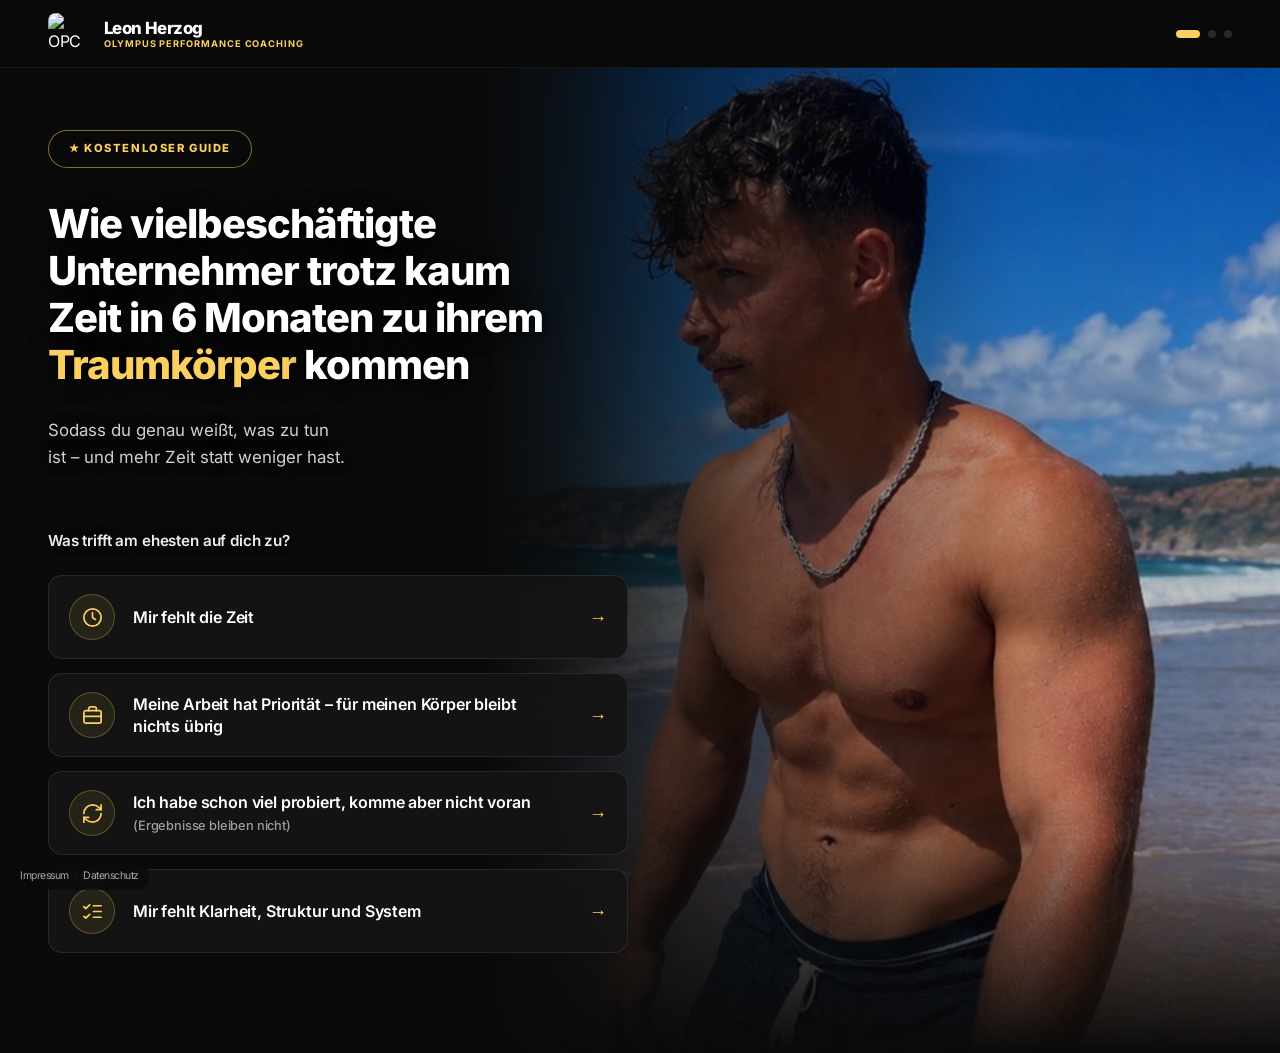
==== commit fb701f9a: "Handy-Headline auf vier Zeilen Co-Authored-By: Claude Sonnet 5.5 <noreply@anthropic.com> Claude-Sess" ====
--- a/index.html
+++ b/index.html
@@ -65,7 +65,7 @@
   #step1 .step-wrap{min-height:0;padding:0 22px 110px;margin-top:-40px;justify-content:center;}
   #step1 .step-box{text-align:center;}
   .badge-hero{font-size:.66rem;margin-bottom:30px;}
-  .h1-hero{font-size:clamp(1.7rem,7.2vw,2.1rem);margin-bottom:26px;}
+  .h1-hero{font-size:clamp(1.55rem,6.7vw,2.05rem);margin-bottom:26px;}
   .sub-hero{font-size:1.02rem;margin:0 auto 64px;}
 }
 .step-question{font-size:1rem;font-weight:700;color:var(--white);margin-bottom:20px;letter-spacing:-.02em;}
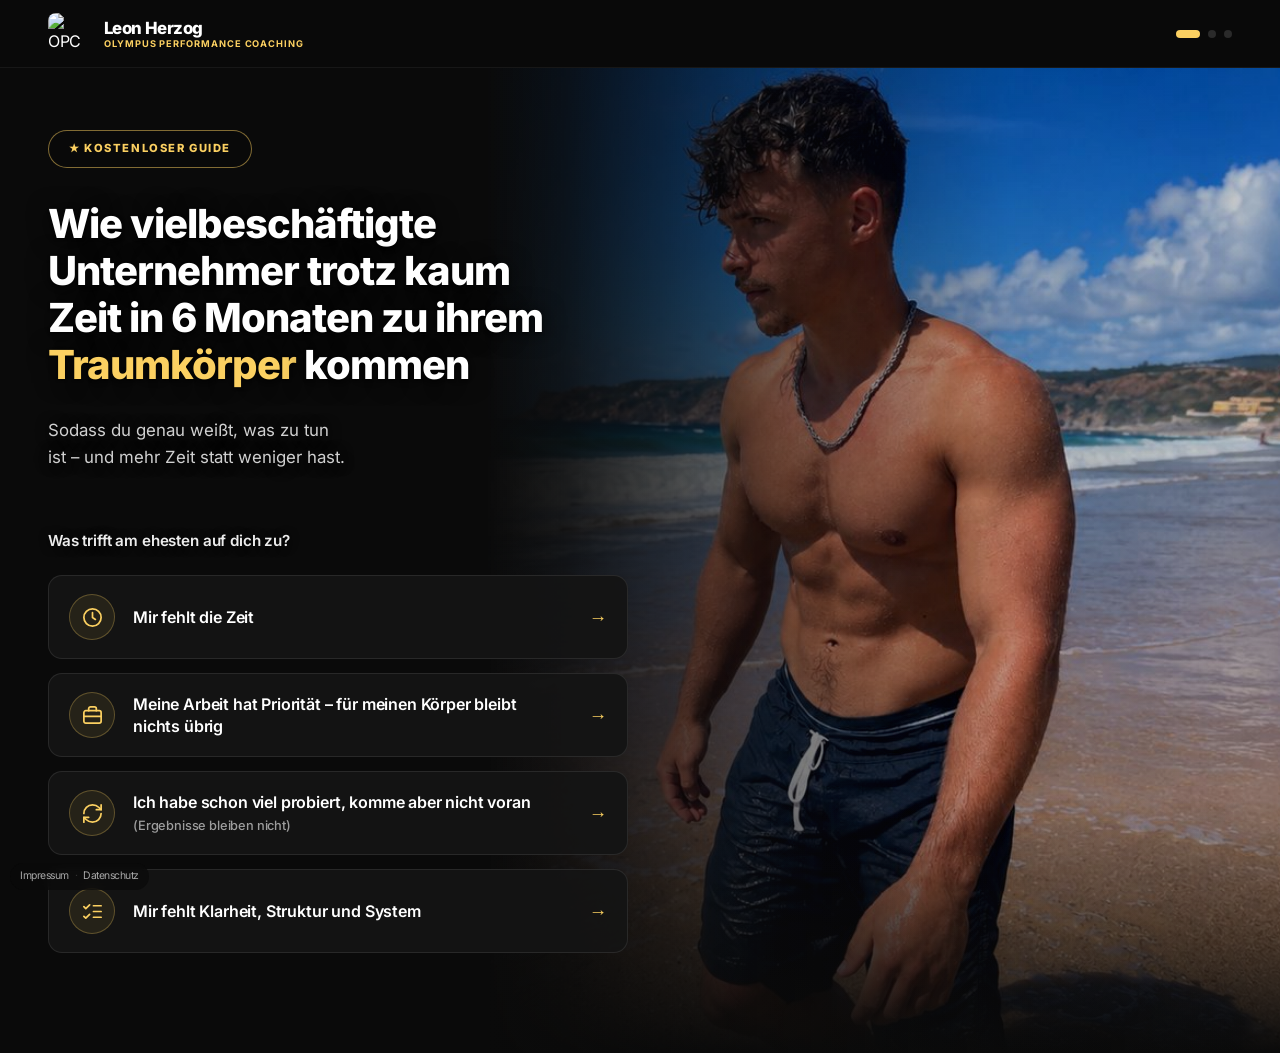
==== commit 2d457731: "Garantie auf 6 Monate (Programm läuft 6 Monate) Co-Authored-By: Claude Sonnet 5.5 <noreply@anthropic" ====
--- a/index.html
+++ b/index.html
@@ -486,7 +486,7 @@
         <div class="oitem"><div class="och">✓</div><div><h4>Individuelles System für deinen Alltag</h4><p>Exakt auf deinen Kalender und dein Ziel abgestimmt. Kein generischer Plan.</p></div></div>
         <div class="oitem"><div class="och">✓</div><div><h4>Executive Nutrition Playbook</h4><p>Restaurant, Reisen, stressige Tage – du weißt immer was du bestellst.</p></div></div>
         <div class="oitem"><div class="och">✓</div><div><h4>Tracking Sheets & Dashboards</h4><p>Alles messbar. Fortschritt schwarz auf weiß. Jeder Schritt sichtbar.</p></div></div>
-        <div class="oitem"><div class="och">✓</div><div><h4>5-Monats-Ergebnis-Garantie</h4><p>Keine sichtbare Transformation? Wir arbeiten kostenlos weiter bis du sie erreichst.</p></div></div>
+        <div class="oitem"><div class="och">✓</div><div><h4>6-Monats-Ergebnis-Garantie</h4><p>Keine sichtbare Transformation? Wir arbeiten kostenlos weiter bis du sie erreichst.</p></div></div>
       </div>
     </div>
   </div>
@@ -500,7 +500,7 @@
         <div class="fitem"><button class="fbtn" onclick="fq(this)">Ist das wieder nur ein Plan wie alle anderen?<span class="farr">↓</span></button><div class="fbody"><p>Nein. Dieses System wird <strong>exakt auf deinen Kalender, dein Ziel und deinen Körpertyp abgestimmt</strong>. Täglicher 1:1 Support direkt von mir – kein Team, kein Bot, keine Automation.</p></div></div>
         <div class="fitem"><button class="fbtn" onclick="fq(this)">Wie schnell sehe ich Ergebnisse?<span class="farr">↓</span></button><div class="fbody"><p>Meine Kunden berichten bereits <strong>nach 2 Wochen von deutlich mehr Fokus und Energie</strong>. Erste sichtbare Körperveränderungen nach 4–6 Wochen. Nach 6 Monaten wirst du dich nicht mehr wiedererkennen.</p></div></div>
         <div class="fitem"><button class="fbtn" onclick="fq(this)">Was kostet das Coaching?<span class="farr">↓</span></button><div class="fbody"><p>Die Investition besprechen wir im kostenlosen Analysegespräch. <strong>Das Gespräch ist komplett kostenlos und unverbindlich.</strong></p></div></div>
-        <div class="fitem"><button class="fbtn" onclick="fq(this)">Gibt es eine Garantie?<span class="farr">↓</span></button><div class="fbody"><p>Ja. Wenn du nach 5 Monaten keine klar sichtbare Transformation erreicht hast, <strong>arbeiten wir kostenlos weiter</strong> bis du sie erreichst.</p></div></div>
+        <div class="fitem"><button class="fbtn" onclick="fq(this)">Gibt es eine Garantie?<span class="farr">↓</span></button><div class="fbody"><p>Ja. Wenn du nach 6 Monaten keine klar sichtbare Transformation erreicht hast, <strong>arbeiten wir kostenlos weiter</strong> bis du sie erreichst.</p></div></div>
         <div class="fitem"><button class="fbtn" onclick="fq(this)">Brauche ich ein Gym oder Equipment?<span class="farr">↓</span></button><div class="fbody"><p>Nein. Ich baue dir ein System das zu deiner Situation passt – Gym, zuhause, Hotel oder Park.</p></div></div>
         <div class="fitem"><button class="fbtn" onclick="fq(this)">Was passiert im kostenlosen Erstgespräch?<span class="farr">↓</span></button><div class="fbody"><p>Wir schauen wo du stehst, was dich bisher aufgehalten hat und was dein schnellster Weg zum Ziel ist. <strong>Du gehst mit klaren Antworten raus – egal ob wir zusammenarbeiten oder nicht.</strong></p></div></div>
         <div class="fitem"><button class="fbtn" onclick="fq(this)">Warum Leon und nicht ein anderer Coach?<span class="farr">↓</span></button><div class="fbody"><p>Meine Plätze sind bewusst begrenzt – das gibt mir die Möglichkeit, dir echte Rund-um-Betreuung zu geben. <strong>Wenn du mit mir schreibst, schreibst du mit mir – nicht mit einem Bot.</strong></p></div></div>
@@ -515,7 +515,7 @@
     <h2>Du hast dir das letztes Jahr<br><em>schon vorgenommen.</em></h2>
     <p>Jedes Jahr dasselbe Spiel. Januar Motivation. Februar aufgehört. Mai Panik wegen Sommer. Winter gewartet. Du stehst noch am gleichen Punkt.<br><br>Jetzt ist der richtige Zeitpunkt. Nicht nächsten Montag.</p>
     <a href="https://calendly.com/elite-coaching089/kostenloses-erstgesprach-starte-deine-transfor-klon" target="_blank" class="blg">Kostenloses Analysegespräch buchen →</a>
-    <div class="ctasub"><span>✓</span> Kostenlos & unverbindlich &nbsp; <span>✓</span> 5-Monats-Ergebnis-Garantie &nbsp; <span>✓</span> Begrenzte Plätze</div>
+    <div class="ctasub"><span>✓</span> Kostenlos & unverbindlich &nbsp; <span>✓</span> 6-Monats-Ergebnis-Garantie &nbsp; <span>✓</span> Begrenzte Plätze</div>
   </div>
 
   <footer>
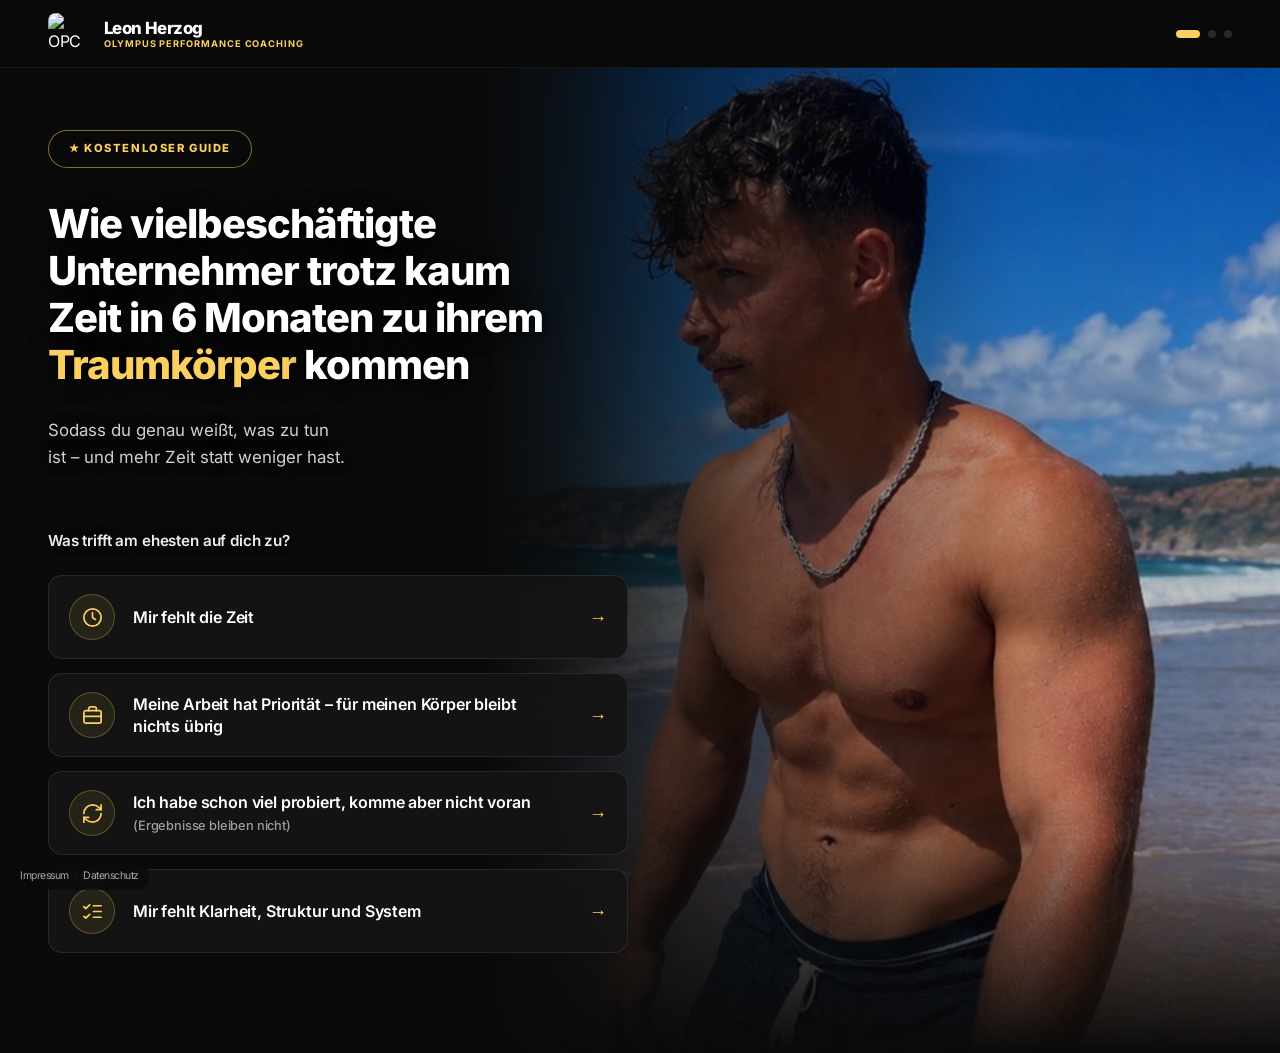
==== commit 4275a21c: "Elias-Testimonial (YouTube) als hervorgehobene Karte im Bereich Kunden Ergebnisse Co-Authored-By: Cl" ====
--- a/index.html
+++ b/index.html
@@ -210,6 +210,12 @@
 .vtinfo{padding:14px 18px;}
 .vtname{font-size:.82rem;font-weight:700;color:var(--gold);margin-bottom:3px;}
 .vtrole{font-size:.73rem;color:var(--muted);}
+.vtfeat{max-width:720px;margin:36px auto 0;text-align:center;}
+.vtfeat-h{font-size:clamp(1.3rem,3vw,1.8rem);font-weight:800;letter-spacing:-.03em;line-height:1.15;margin-bottom:10px;}
+.vtfeat-h em{color:var(--gold);font-style:normal;}
+.vtfeat-p{font-size:.92rem;color:var(--muted-l);line-height:1.6;margin:0 auto 22px;max-width:560px;}
+.vtfeat .vtcard{text-align:left;border-color:rgba(251,208,97,.4);}
+.vtfeat .vtcard:hover{transform:none;}
 .rev-grid{display:grid;grid-template-columns:repeat(auto-fit,minmax(280px,1fr));gap:12px;margin-top:28px;}
 .rimg{width:100%;display:block;border:2px solid rgba(251,208,97,.18);border-radius:var(--r);transition:border-color .2s,transform .2s;}
 .rimg:hover{border-color:rgba(251,208,97,.5);transform:translateY(-2px);}
@@ -457,6 +463,11 @@
     <div class="ctr rev on">
       <span class="slbl">Kunden Ergebnisse</span>
       <h2 class="stitle">Was meine Kunden <em>sagen & erreichen</em></h2>
+      <div class="vtfeat">
+        <h3 class="vtfeat-h">Statt 8 Stunden <em>jetzt 2.</em></h3>
+        <p class="vtfeat-p">Elias arbeitet seit 8 Wochen mit mir. Im Video erzählt er in seinen eigenen Worten, was sich bei Fokus, Energie und Körper verändert hat.</p>
+        <div class="vtcard"><div class="vtframe"><iframe data-yt="https://www.youtube-nocookie.com/embed/Ef6yuCAAwxk?rel=0&modestbranding=1" title="Elias nach 8 Wochen Olympus" allow="accelerometer;clipboard-write;encrypted-media;gyroscope;picture-in-picture" allowfullscreen></iframe></div><div class="vtinfo"><p class="vtname">Elias · 8 Wochen im Programm</p><p class="vtrole">Fokus, Energie, Körper</p></div></div>
+      </div>
       <div class="vtgrid">
         <div class="vtcard"><div class="vtframe"><iframe data-yt="https://www.youtube-nocookie.com/embed/LNn2aQe1fpE?rel=0&modestbranding=1" allow="accelerometer;clipboard-write;encrypted-media;gyroscope;picture-in-picture" allowfullscreen></iframe></div><div class="vtinfo"><p class="vtname">Kunden-Testimonial #1</p><p class="vtrole">Transformation & Ergebnis</p></div></div>
         <div class="vtcard"><div class="vtframe"><iframe data-yt="https://www.youtube-nocookie.com/embed/mX118bB1HzU?rel=0&modestbranding=1" allow="accelerometer;clipboard-write;encrypted-media;gyroscope;picture-in-picture" allowfullscreen></iframe></div><div class="vtinfo"><p class="vtname">Kunden-Testimonial #2</p><p class="vtrole">Ergebnis nach 5 Monaten</p></div></div>
